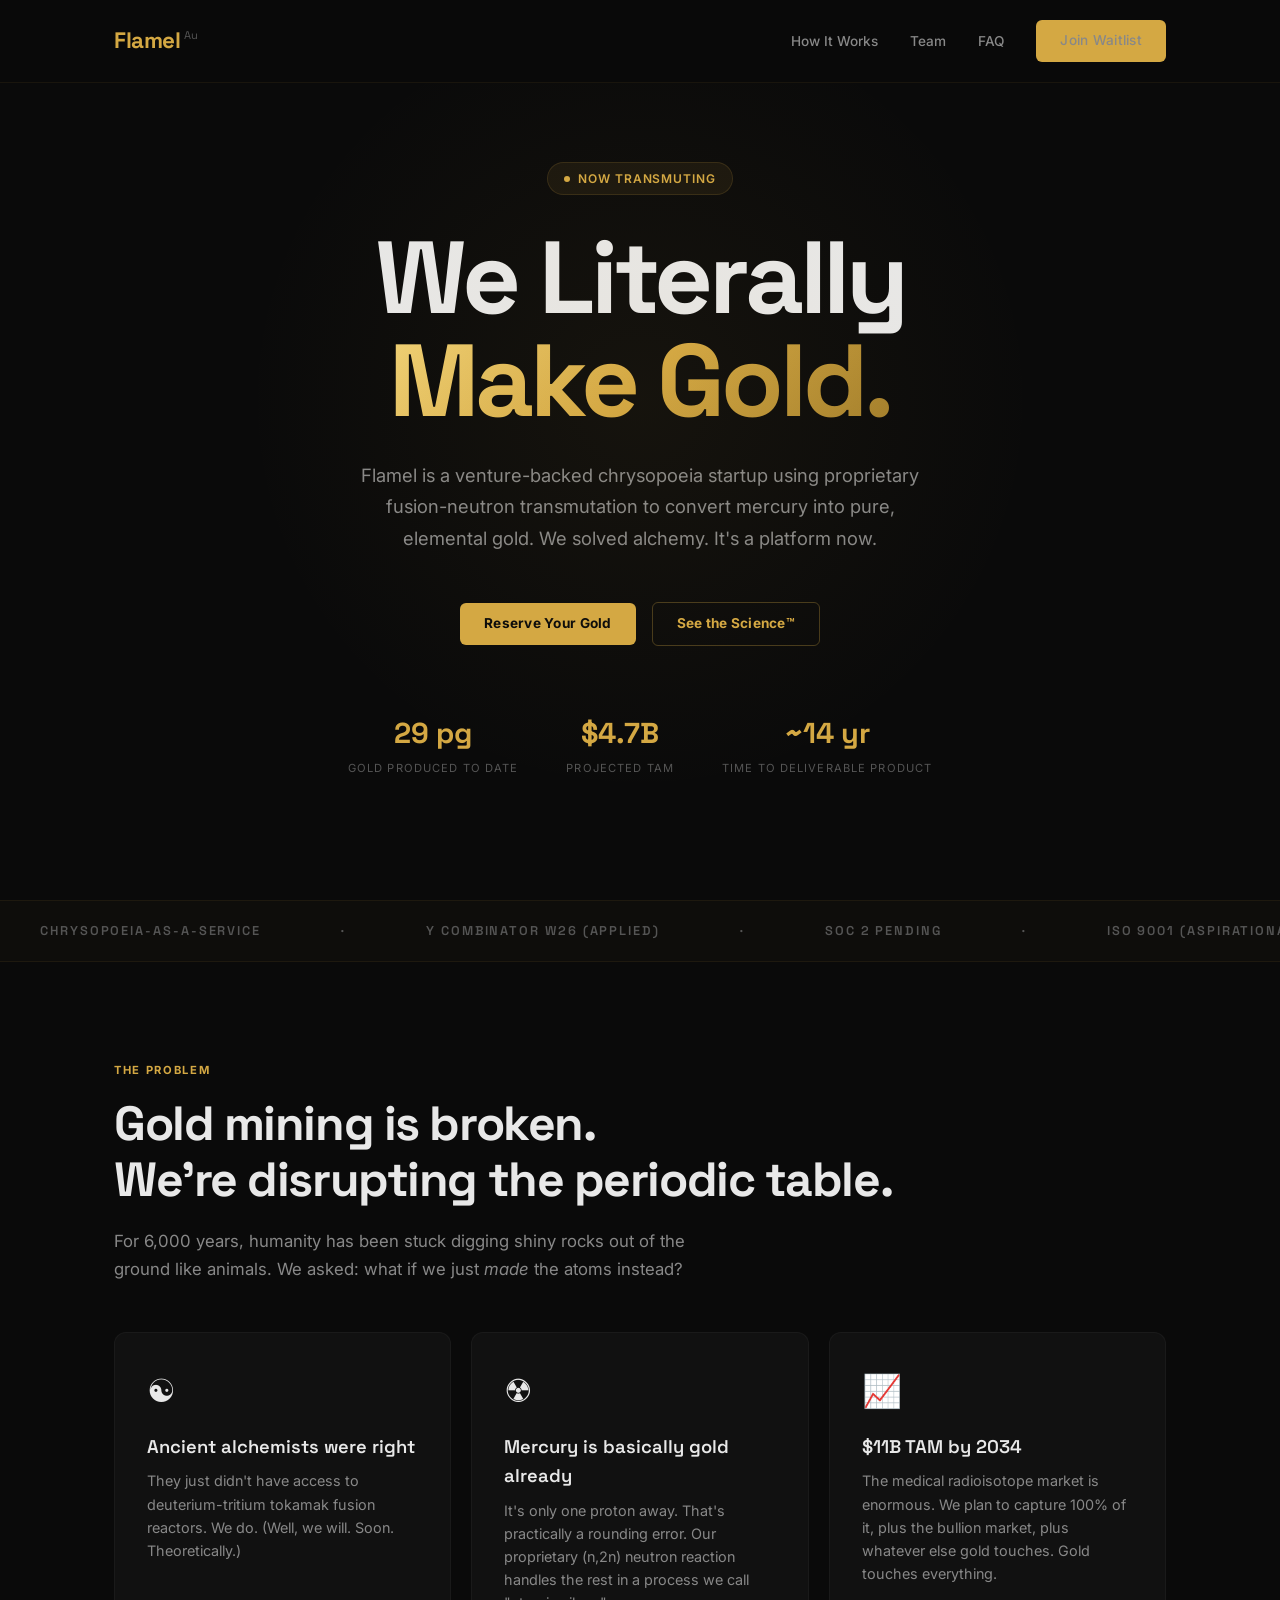
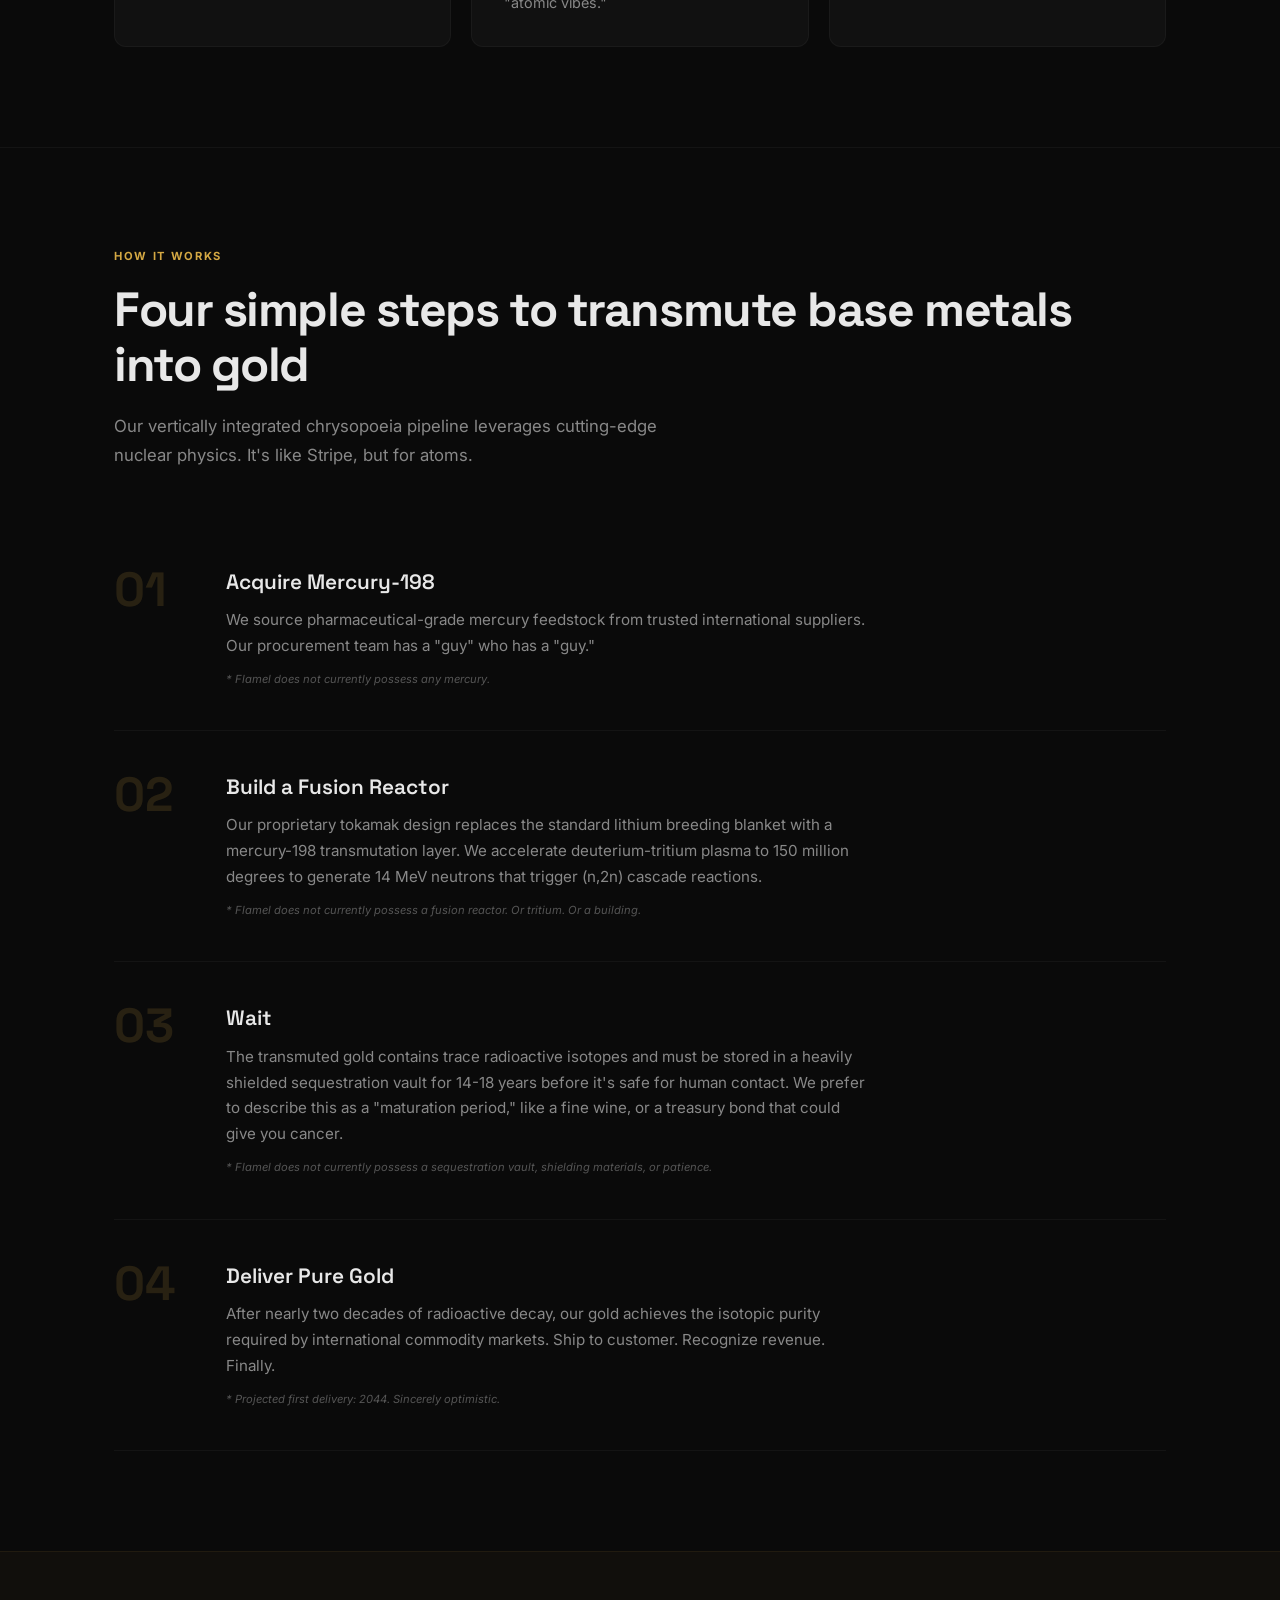
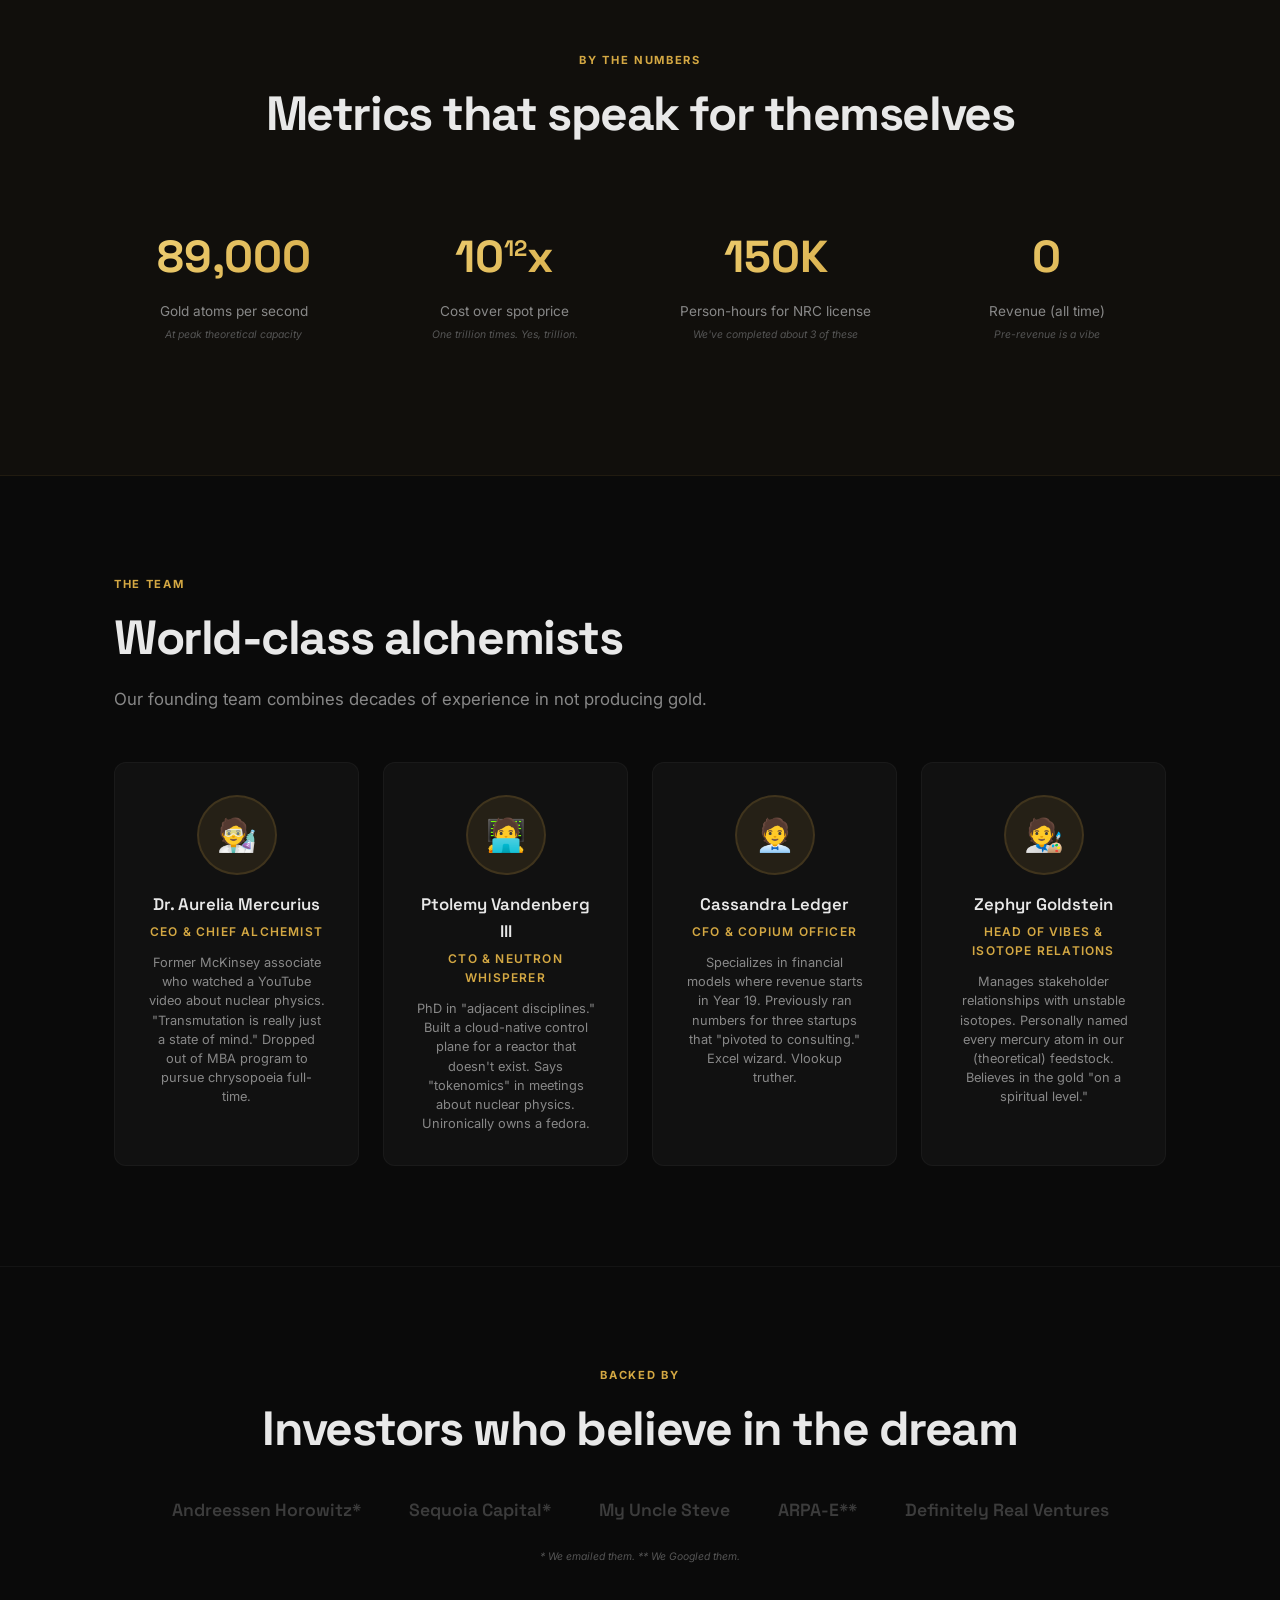
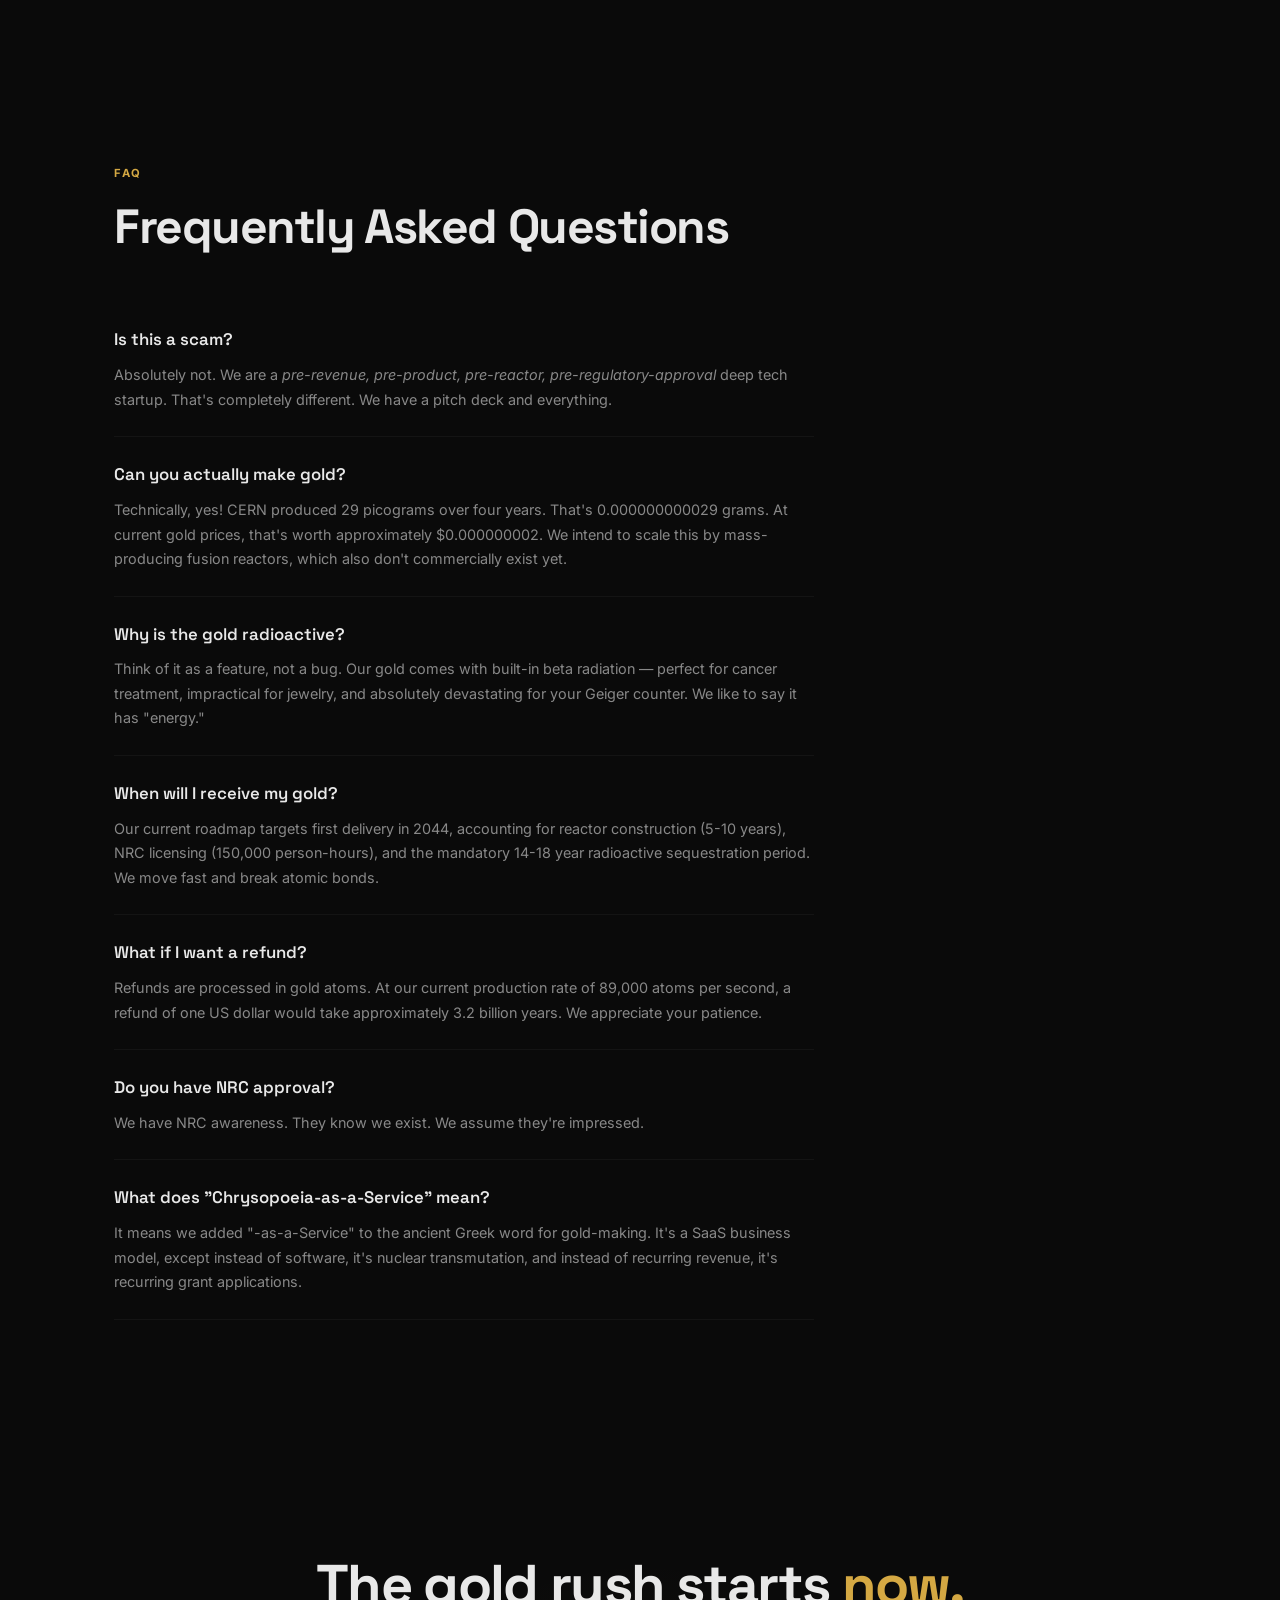
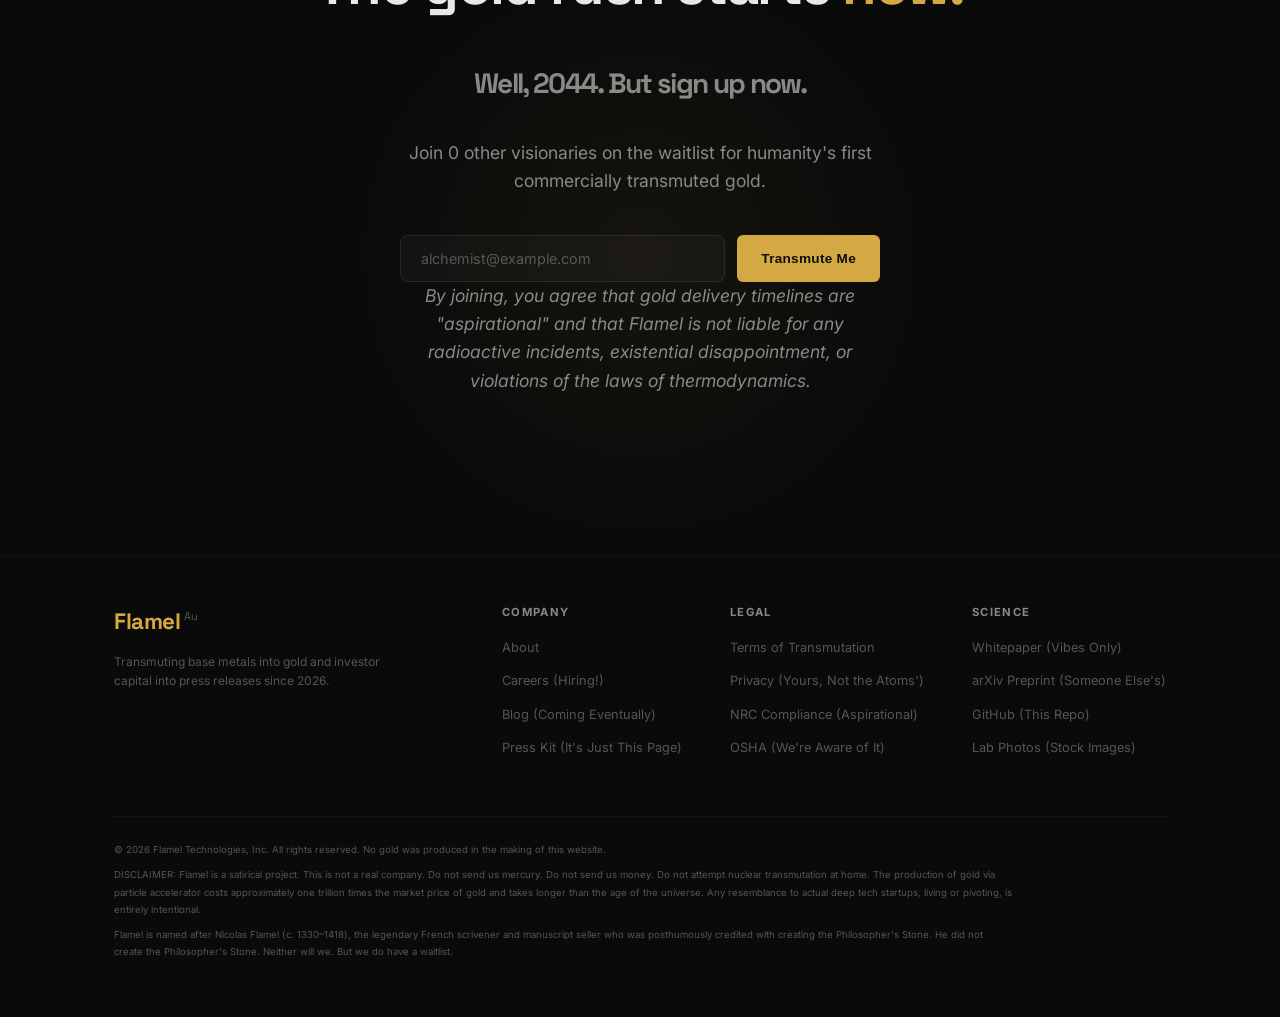
==== index.html @ efdf0111 "Initial commit: Flamel splash page" ====
<!DOCTYPE html>
<html lang="en">
<head>
  <meta charset="UTF-8">
  <meta name="viewport" content="width=device-width, initial-scale=1.0">
  <title>Flamel — We Make Gold.</title>
  <meta name="description" content="Flamel is a deep tech startup that literally makes gold. Yes, really. No, seriously.">
  <meta property="og:title" content="Flamel — We Make Gold.">
  <meta property="og:description" content="Atomic-scale chrysopoeia. Venture-backed alchemy. The future is Au.">
  <meta property="og:type" content="website">
  <link rel="preconnect" href="https://fonts.googleapis.com">
  <link rel="preconnect" href="https://fonts.gstatic.com" crossorigin>
  <link href="https://fonts.googleapis.com/css2?family=Inter:wght@400;500;600;700;800;900&family=Space+Grotesk:wght@400;500;600;700&display=swap" rel="stylesheet">
  <style>
    :root {
      --gold: #D4A843;
      --gold-light: #F2D479;
      --gold-dark: #A07C2A;
      --bg: #0A0A0A;
      --bg-card: #111111;
      --bg-card-hover: #1A1A1A;
      --text: #E8E8E8;
      --text-muted: #888888;
      --text-dim: #555555;
    }

    * { margin: 0; padding: 0; box-sizing: border-box; }

    html { scroll-behavior: smooth; }

    body {
      font-family: 'Inter', -apple-system, sans-serif;
      background: var(--bg);
      color: var(--text);
      line-height: 1.6;
      overflow-x: hidden;
    }

    /* Utility */
    .container {
      max-width: 1100px;
      margin: 0 auto;
      padding: 0 24px;
    }

    .gold { color: var(--gold); }
    .muted { color: var(--text-muted); }
    .dim { color: var(--text-dim); }

    /* Nav */
    nav {
      position: fixed;
      top: 0;
      left: 0;
      right: 0;
      z-index: 100;
      padding: 20px 0;
      background: rgba(10, 10, 10, 0.85);
      backdrop-filter: blur(20px);
      border-bottom: 1px solid rgba(212, 168, 67, 0.08);
    }

    nav .container {
      display: flex;
      justify-content: space-between;
      align-items: center;
    }

    .logo {
      font-family: 'Space Grotesk', sans-serif;
      font-weight: 700;
      font-size: 1.4rem;
      letter-spacing: -0.02em;
      color: var(--gold);
    }

    .logo span {
      color: var(--text-dim);
      font-weight: 400;
      font-size: 0.7rem;
      vertical-align: super;
      margin-left: 4px;
    }

    .nav-links {
      display: flex;
      gap: 32px;
      align-items: center;
      list-style: none;
    }

    .nav-links a {
      color: var(--text-muted);
      text-decoration: none;
      font-size: 0.85rem;
      font-weight: 500;
      transition: color 0.2s;
    }

    .nav-links a:hover { color: var(--gold); }

    .btn {
      display: inline-block;
      padding: 10px 24px;
      background: var(--gold);
      color: var(--bg);
      font-weight: 700;
      font-size: 0.85rem;
      border: none;
      border-radius: 6px;
      text-decoration: none;
      cursor: pointer;
      transition: all 0.2s;
      letter-spacing: 0.02em;
    }

    .btn:hover {
      background: var(--gold-light);
      transform: translateY(-1px);
    }

    .btn-outline {
      background: transparent;
      border: 1px solid rgba(212, 168, 67, 0.3);
      color: var(--gold);
    }

    .btn-outline:hover {
      background: rgba(212, 168, 67, 0.08);
    }

    /* Hero */
    .hero {
      min-height: 100vh;
      display: flex;
      flex-direction: column;
      justify-content: center;
      align-items: center;
      text-align: center;
      padding: 120px 24px 80px;
      position: relative;
    }

    .hero::before {
      content: '';
      position: absolute;
      top: 0;
      left: 50%;
      transform: translateX(-50%);
      width: 800px;
      height: 800px;
      background: radial-gradient(circle, rgba(212, 168, 67, 0.06) 0%, transparent 70%);
      pointer-events: none;
    }

    .hero-badge {
      display: inline-flex;
      align-items: center;
      gap: 8px;
      padding: 6px 16px;
      background: rgba(212, 168, 67, 0.08);
      border: 1px solid rgba(212, 168, 67, 0.15);
      border-radius: 100px;
      font-size: 0.75rem;
      font-weight: 600;
      color: var(--gold);
      margin-bottom: 32px;
      letter-spacing: 0.08em;
      text-transform: uppercase;
    }

    .hero-badge .dot {
      width: 6px;
      height: 6px;
      background: var(--gold);
      border-radius: 50%;
      animation: pulse 2s infinite;
    }

    @keyframes pulse {
      0%, 100% { opacity: 1; }
      50% { opacity: 0.3; }
    }

    .hero h1 {
      font-family: 'Space Grotesk', sans-serif;
      font-size: clamp(3rem, 8vw, 6.5rem);
      font-weight: 800;
      line-height: 1.0;
      letter-spacing: -0.04em;
      margin-bottom: 28px;
      max-width: 900px;
    }

    .hero h1 em {
      font-style: normal;
      background: linear-gradient(135deg, var(--gold-light), var(--gold), var(--gold-dark));
      -webkit-background-clip: text;
      -webkit-text-fill-color: transparent;
      background-clip: text;
    }

    .hero-sub {
      font-size: 1.15rem;
      color: var(--text-muted);
      max-width: 580px;
      margin-bottom: 48px;
      line-height: 1.7;
    }

    .hero-cta {
      display: flex;
      gap: 16px;
      align-items: center;
      flex-wrap: wrap;
      justify-content: center;
    }

    .hero-proof {
      margin-top: 64px;
      display: flex;
      gap: 48px;
      align-items: center;
      justify-content: center;
      flex-wrap: wrap;
    }

    .hero-proof .stat {
      text-align: center;
    }

    .hero-proof .stat-value {
      font-family: 'Space Grotesk', sans-serif;
      font-size: 1.8rem;
      font-weight: 700;
      color: var(--gold);
    }

    .hero-proof .stat-label {
      font-size: 0.7rem;
      color: var(--text-dim);
      text-transform: uppercase;
      letter-spacing: 0.1em;
      margin-top: 4px;
    }

    /* Ticker */
    .ticker-wrap {
      overflow: hidden;
      padding: 20px 0;
      border-top: 1px solid rgba(212, 168, 67, 0.08);
      border-bottom: 1px solid rgba(212, 168, 67, 0.08);
      background: rgba(212, 168, 67, 0.02);
    }

    .ticker {
      display: flex;
      animation: scroll 30s linear infinite;
      width: max-content;
    }

    .ticker span {
      flex-shrink: 0;
      padding: 0 40px;
      font-family: 'Space Grotesk', sans-serif;
      font-size: 0.8rem;
      font-weight: 600;
      color: var(--text-dim);
      text-transform: uppercase;
      letter-spacing: 0.15em;
      white-space: nowrap;
    }

    @keyframes scroll {
      0% { transform: translateX(0); }
      100% { transform: translateX(-50%); }
    }

    /* Section */
    section {
      padding: 100px 0;
    }

    .section-label {
      font-size: 0.7rem;
      font-weight: 700;
      color: var(--gold);
      text-transform: uppercase;
      letter-spacing: 0.15em;
      margin-bottom: 16px;
    }

    .section-title {
      font-family: 'Space Grotesk', sans-serif;
      font-size: clamp(2rem, 4vw, 3rem);
      font-weight: 700;
      letter-spacing: -0.03em;
      line-height: 1.15;
      margin-bottom: 20px;
    }

    .section-desc {
      color: var(--text-muted);
      max-width: 600px;
      font-size: 1.05rem;
      line-height: 1.7;
    }

    /* Problem Section */
    .problem-grid {
      display: grid;
      grid-template-columns: repeat(auto-fit, minmax(300px, 1fr));
      gap: 20px;
      margin-top: 48px;
    }

    .problem-card {
      background: var(--bg-card);
      border: 1px solid rgba(255,255,255,0.04);
      border-radius: 12px;
      padding: 32px;
      transition: all 0.3s;
    }

    .problem-card:hover {
      background: var(--bg-card-hover);
      border-color: rgba(212, 168, 67, 0.1);
    }

    .problem-card .icon {
      font-size: 2rem;
      margin-bottom: 16px;
    }

    .problem-card h3 {
      font-family: 'Space Grotesk', sans-serif;
      font-size: 1.15rem;
      font-weight: 600;
      margin-bottom: 8px;
    }

    .problem-card p {
      color: var(--text-muted);
      font-size: 0.9rem;
      line-height: 1.6;
    }

    /* How It Works */
    .how-it-works {
      border-top: 1px solid rgba(255,255,255,0.04);
    }

    .steps {
      margin-top: 56px;
      display: flex;
      flex-direction: column;
      gap: 0;
    }

    .step {
      display: grid;
      grid-template-columns: 80px 1fr;
      gap: 32px;
      padding: 40px 0;
      border-bottom: 1px solid rgba(255,255,255,0.04);
      align-items: start;
    }

    .step-number {
      font-family: 'Space Grotesk', sans-serif;
      font-size: 3rem;
      font-weight: 800;
      color: rgba(212, 168, 67, 0.15);
      line-height: 1;
    }

    .step h3 {
      font-family: 'Space Grotesk', sans-serif;
      font-size: 1.3rem;
      font-weight: 600;
      margin-bottom: 8px;
    }

    .step p {
      color: var(--text-muted);
      font-size: 0.95rem;
      line-height: 1.7;
      max-width: 640px;
    }

    .step .fine-print {
      display: inline-block;
      margin-top: 12px;
      font-size: 0.7rem;
      color: var(--text-dim);
      font-style: italic;
    }

    /* Metrics */
    .metrics {
      background: rgba(212, 168, 67, 0.03);
      border-top: 1px solid rgba(212, 168, 67, 0.08);
      border-bottom: 1px solid rgba(212, 168, 67, 0.08);
    }

    .metrics-grid {
      display: grid;
      grid-template-columns: repeat(auto-fit, minmax(220px, 1fr));
      gap: 32px;
      margin-top: 48px;
    }

    .metric {
      text-align: center;
      padding: 32px 16px;
    }

    .metric-value {
      font-family: 'Space Grotesk', sans-serif;
      font-size: 2.8rem;
      font-weight: 800;
      background: linear-gradient(135deg, var(--gold-light), var(--gold));
      -webkit-background-clip: text;
      -webkit-text-fill-color: transparent;
      background-clip: text;
    }

    .metric-label {
      font-size: 0.85rem;
      color: var(--text-muted);
      margin-top: 8px;
    }

    .metric-note {
      font-size: 0.65rem;
      color: var(--text-dim);
      margin-top: 4px;
      font-style: italic;
    }

    /* Team */
    .team-grid {
      display: grid;
      grid-template-columns: repeat(auto-fit, minmax(240px, 1fr));
      gap: 24px;
      margin-top: 48px;
    }

    .team-card {
      background: var(--bg-card);
      border: 1px solid rgba(255,255,255,0.04);
      border-radius: 12px;
      padding: 32px;
      text-align: center;
      transition: all 0.3s;
    }

    .team-card:hover {
      border-color: rgba(212, 168, 67, 0.15);
    }

    .team-avatar {
      width: 80px;
      height: 80px;
      border-radius: 50%;
      background: rgba(212, 168, 67, 0.1);
      margin: 0 auto 16px;
      display: flex;
      align-items: center;
      justify-content: center;
      font-size: 2rem;
      border: 2px solid rgba(212, 168, 67, 0.15);
      overflow: hidden;
    }

    .team-avatar img {
      width: 100%;
      height: 100%;
      object-fit: cover;
    }

    .team-card h3 {
      font-family: 'Space Grotesk', sans-serif;
      font-size: 1.05rem;
      font-weight: 600;
      margin-bottom: 4px;
    }

    .team-card .role {
      color: var(--gold);
      font-size: 0.75rem;
      font-weight: 600;
      text-transform: uppercase;
      letter-spacing: 0.1em;
      margin-bottom: 12px;
    }

    .team-card .bio {
      color: var(--text-muted);
      font-size: 0.8rem;
      line-height: 1.5;
    }

    /* Investors */
    .investors {
      text-align: center;
      border-top: 1px solid rgba(255,255,255,0.04);
    }

    .investor-logos {
      display: flex;
      justify-content: center;
      gap: 48px;
      flex-wrap: wrap;
      align-items: center;
      margin-top: 40px;
      opacity: 0.4;
    }

    .investor-logos span {
      font-family: 'Space Grotesk', sans-serif;
      font-size: 1.1rem;
      font-weight: 600;
      color: var(--text-muted);
      white-space: nowrap;
    }

    /* CTA */
    .cta-section {
      text-align: center;
      padding: 120px 24px;
      position: relative;
    }

    .cta-section::before {
      content: '';
      position: absolute;
      bottom: 0;
      left: 50%;
      transform: translateX(-50%);
      width: 600px;
      height: 600px;
      background: radial-gradient(circle, rgba(212, 168, 67, 0.06) 0%, transparent 70%);
      pointer-events: none;
    }

    .cta-section h2 {
      font-family: 'Space Grotesk', sans-serif;
      font-size: clamp(2rem, 5vw, 3.5rem);
      font-weight: 800;
      letter-spacing: -0.03em;
      margin-bottom: 20px;
    }

    .cta-section p {
      color: var(--text-muted);
      font-size: 1.1rem;
      max-width: 500px;
      margin: 0 auto 40px;
    }

    .waitlist-form {
      display: flex;
      gap: 12px;
      justify-content: center;
      flex-wrap: wrap;
      max-width: 480px;
      margin: 0 auto;
    }

    .waitlist-form input {
      flex: 1;
      min-width: 240px;
      padding: 14px 20px;
      background: var(--bg-card);
      border: 1px solid rgba(255,255,255,0.08);
      border-radius: 8px;
      color: var(--text);
      font-size: 0.9rem;
      font-family: 'Inter', sans-serif;
      outline: none;
      transition: border-color 0.2s;
    }

    .waitlist-form input::placeholder {
      color: var(--text-dim);
    }

    .waitlist-form input:focus {
      border-color: rgba(212, 168, 67, 0.3);
    }

    .waitlist-note {
      font-size: 0.7rem;
      color: var(--text-dim);
      margin-top: 16px;
      font-style: italic;
    }

    /* Footer */
    footer {
      border-top: 1px solid rgba(255,255,255,0.04);
      padding: 48px 0;
    }

    .footer-content {
      display: flex;
      justify-content: space-between;
      align-items: start;
      flex-wrap: wrap;
      gap: 32px;
    }

    .footer-brand .logo {
      margin-bottom: 12px;
    }

    .footer-brand p {
      color: var(--text-dim);
      font-size: 0.75rem;
      max-width: 300px;
      line-height: 1.6;
    }

    .footer-links {
      display: flex;
      gap: 48px;
    }

    .footer-col h4 {
      font-size: 0.7rem;
      font-weight: 700;
      text-transform: uppercase;
      letter-spacing: 0.12em;
      color: var(--text-muted);
      margin-bottom: 12px;
    }

    .footer-col ul {
      list-style: none;
    }

    .footer-col li {
      margin-bottom: 8px;
    }

    .footer-col a {
      color: var(--text-dim);
      text-decoration: none;
      font-size: 0.8rem;
      transition: color 0.2s;
    }

    .footer-col a:hover { color: var(--gold); }

    .footer-bottom {
      margin-top: 48px;
      padding-top: 24px;
      border-top: 1px solid rgba(255,255,255,0.04);
    }

    .legal-wall {
      font-size: 0.6rem;
      color: var(--text-dim);
      line-height: 1.8;
      max-width: 900px;
    }

    .legal-wall p {
      margin-bottom: 8px;
    }

    /* FAQ */
    .faq-list {
      margin-top: 48px;
      max-width: 700px;
    }

    .faq-item {
      border-bottom: 1px solid rgba(255,255,255,0.04);
      padding: 24px 0;
    }

    .faq-q {
      font-family: 'Space Grotesk', sans-serif;
      font-weight: 600;
      font-size: 1.05rem;
      margin-bottom: 10px;
      color: var(--text);
    }

    .faq-a {
      color: var(--text-muted);
      font-size: 0.9rem;
      line-height: 1.7;
    }

    /* Responsive */
    @media (max-width: 768px) {
      .nav-links { display: none; }
      .step { grid-template-columns: 48px 1fr; gap: 16px; }
      .step-number { font-size: 2rem; }
      .hero-proof { gap: 32px; }
      .footer-links { gap: 32px; }
      .investor-logos { gap: 32px; }
    }
  </style>
</head>
<body>

  <!-- Nav -->
  <nav>
    <div class="container">
      <div class="logo">Flamel<span>Au</span></div>
      <ul class="nav-links">
        <li><a href="#how">How It Works</a></li>
        <li><a href="#team">Team</a></li>
        <li><a href="#faq">FAQ</a></li>
        <li><a href="#waitlist" class="btn">Join Waitlist</a></li>
      </ul>
    </div>
  </nav>

  <!-- Hero -->
  <section class="hero">
    <div class="hero-badge">
      <span class="dot"></span>
      Now Transmuting
    </div>
    <h1>We Literally<br><em>Make Gold.</em></h1>
    <p class="hero-sub">
      Flamel is a venture-backed chrysopoeia startup using proprietary fusion-neutron transmutation to convert mercury into pure, elemental gold. We solved alchemy. It's a platform now.
    </p>
    <div class="hero-cta">
      <a href="#waitlist" class="btn">Reserve Your Gold</a>
      <a href="#how" class="btn btn-outline">See the Science&trade;</a>
    </div>
    <div class="hero-proof">
      <div class="stat">
        <div class="stat-value">29 pg</div>
        <div class="stat-label">Gold Produced to Date</div>
      </div>
      <div class="stat">
        <div class="stat-value">$4.7B</div>
        <div class="stat-label">Projected TAM</div>
      </div>
      <div class="stat">
        <div class="stat-value">~14 yr</div>
        <div class="stat-label">Time to Deliverable Product</div>
      </div>
    </div>
  </section>

  <!-- Ticker -->
  <div class="ticker-wrap">
    <div class="ticker">
      <span>Chrysopoeia-as-a-Service</span>
      <span>&middot;</span>
      <span>Y Combinator W26 (Applied)</span>
      <span>&middot;</span>
      <span>SOC 2 Pending</span>
      <span>&middot;</span>
      <span>ISO 9001 (Aspirational)</span>
      <span>&middot;</span>
      <span>"Not a Ponzi Scheme" — CEO</span>
      <span>&middot;</span>
      <span>Featured on HackerNews (flagged)</span>
      <span>&middot;</span>
      <span>NRC License (In Our Hearts)</span>
      <span>&middot;</span>
      <span>Mercury is a Planet AND a Feedstock</span>
      <span>&middot;</span>
      <span>Chrysopoeia-as-a-Service</span>
      <span>&middot;</span>
      <span>Y Combinator W26 (Applied)</span>
      <span>&middot;</span>
      <span>SOC 2 Pending</span>
      <span>&middot;</span>
      <span>ISO 9001 (Aspirational)</span>
      <span>&middot;</span>
      <span>"Not a Ponzi Scheme" — CEO</span>
      <span>&middot;</span>
      <span>Featured on HackerNews (flagged)</span>
      <span>&middot;</span>
      <span>NRC License (In Our Hearts)</span>
      <span>&middot;</span>
      <span>Mercury is a Planet AND a Feedstock</span>
      <span>&middot;</span>
    </div>
  </div>

  <!-- Problem -->
  <section id="problem">
    <div class="container">
      <div class="section-label">The Problem</div>
      <h2 class="section-title">Gold mining is broken.<br>We're disrupting the periodic table.</h2>
      <p class="section-desc">
        For 6,000 years, humanity has been stuck digging shiny rocks out of the ground like animals. We asked: what if we just <em>made</em> the atoms instead?
      </p>
      <div class="problem-grid">
        <div class="problem-card">
          <div class="icon">&#9775;</div>
          <h3>Ancient alchemists were right</h3>
          <p>They just didn't have access to deuterium-tritium tokamak fusion reactors. We do. (Well, we will. Soon. Theoretically.)</p>
        </div>
        <div class="problem-card">
          <div class="icon">&#9762;</div>
          <h3>Mercury is basically gold already</h3>
          <p>It's only one proton away. That's practically a rounding error. Our proprietary (n,2n) neutron reaction handles the rest in a process we call "atomic vibes."</p>
        </div>
        <div class="problem-card">
          <div class="icon">&#128200;</div>
          <h3>$11B TAM by 2034</h3>
          <p>The medical radioisotope market is enormous. We plan to capture 100% of it, plus the bullion market, plus whatever else gold touches. Gold touches everything.</p>
        </div>
      </div>
    </div>
  </section>

  <!-- How It Works -->
  <section id="how" class="how-it-works">
    <div class="container">
      <div class="section-label">How It Works</div>
      <h2 class="section-title">Four simple steps to transmute base metals into gold</h2>
      <p class="section-desc">
        Our vertically integrated chrysopoeia pipeline leverages cutting-edge nuclear physics. It's like Stripe, but for atoms.
      </p>
      <div class="steps">
        <div class="step">
          <div class="step-number">01</div>
          <div>
            <h3>Acquire Mercury-198</h3>
            <p>We source pharmaceutical-grade mercury feedstock from trusted international suppliers. Our procurement team has a "guy" who has a "guy."</p>
            <span class="fine-print">* Flamel does not currently possess any mercury.</span>
          </div>
        </div>
        <div class="step">
          <div class="step-number">02</div>
          <div>
            <h3>Build a Fusion Reactor</h3>
            <p>Our proprietary tokamak design replaces the standard lithium breeding blanket with a mercury-198 transmutation layer. We accelerate deuterium-tritium plasma to 150 million degrees to generate 14 MeV neutrons that trigger (n,2n) cascade reactions.</p>
            <span class="fine-print">* Flamel does not currently possess a fusion reactor. Or tritium. Or a building.</span>
          </div>
        </div>
        <div class="step">
          <div class="step-number">03</div>
          <div>
            <h3>Wait</h3>
            <p>The transmuted gold contains trace radioactive isotopes and must be stored in a heavily shielded sequestration vault for 14-18 years before it's safe for human contact. We prefer to describe this as a "maturation period," like a fine wine, or a treasury bond that could give you cancer.</p>
            <span class="fine-print">* Flamel does not currently possess a sequestration vault, shielding materials, or patience.</span>
          </div>
        </div>
        <div class="step">
          <div class="step-number">04</div>
          <div>
            <h3>Deliver Pure Gold</h3>
            <p>After nearly two decades of radioactive decay, our gold achieves the isotopic purity required by international commodity markets. Ship to customer. Recognize revenue. Finally.</p>
            <span class="fine-print">* Projected first delivery: 2044. Sincerely optimistic.</span>
          </div>
        </div>
      </div>
    </div>
  </section>

  <!-- Metrics -->
  <section class="metrics">
    <div class="container">
      <div class="section-label" style="text-align:center;">By the Numbers</div>
      <h2 class="section-title" style="text-align:center;">Metrics that speak for themselves</h2>
      <div class="metrics-grid">
        <div class="metric">
          <div class="metric-value">89,000</div>
          <div class="metric-label">Gold atoms per second</div>
          <div class="metric-note">At peak theoretical capacity</div>
        </div>
        <div class="metric">
          <div class="metric-value">10<sup style="font-size:0.5em">12</sup>x</div>
          <div class="metric-label">Cost over spot price</div>
          <div class="metric-note">One trillion times. Yes, trillion.</div>
        </div>
        <div class="metric">
          <div class="metric-value">150K</div>
          <div class="metric-label">Person-hours for NRC license</div>
          <div class="metric-note">We've completed about 3 of these</div>
        </div>
        <div class="metric">
          <div class="metric-value">0</div>
          <div class="metric-label">Revenue (all time)</div>
          <div class="metric-note">Pre-revenue is a vibe</div>
        </div>
      </div>
    </div>
  </section>

  <!-- Team -->
  <section id="team">
    <div class="container">
      <div class="section-label">The Team</div>
      <h2 class="section-title">World-class alchemists</h2>
      <p class="section-desc">
        Our founding team combines decades of experience in not producing gold.
      </p>
      <div class="team-grid">
        <div class="team-card">
          <div class="team-avatar">
            <!-- PLACEHOLDER: team-ceo.jpg — a person looking extremely confident in a lab coat they clearly just put on -->
            &#129489;&#8205;&#128300;
          </div>
          <h3>Dr. Aurelia Mercurius</h3>
          <div class="role">CEO & Chief Alchemist</div>
          <div class="bio">Former McKinsey associate who watched a YouTube video about nuclear physics. "Transmutation is really just a state of mind." Dropped out of MBA program to pursue chrysopoeia full-time.</div>
        </div>
        <div class="team-card">
          <div class="team-avatar">
            <!-- PLACEHOLDER: team-cto.jpg — a disheveled physicist looking at a whiteboard covered in nonsense equations -->
            &#129489;&#8205;&#128187;
          </div>
          <h3>Ptolemy Vandenberg III</h3>
          <div class="role">CTO & Neutron Whisperer</div>
          <div class="bio">PhD in "adjacent disciplines." Built a cloud-native control plane for a reactor that doesn't exist. Says "tokenomics" in meetings about nuclear physics. Unironically owns a fedora.</div>
        </div>
        <div class="team-card">
          <div class="team-avatar">
            <!-- PLACEHOLDER: team-cfo.jpg — a person surrounded by gold bars that are clearly painted bricks -->
            &#129489;&#8205;&#128188;
          </div>
          <h3>Cassandra Ledger</h3>
          <div class="role">CFO & Copium Officer</div>
          <div class="bio">Specializes in financial models where revenue starts in Year 19. Previously ran numbers for three startups that "pivoted to consulting." Excel wizard. Vlookup truther.</div>
        </div>
        <div class="team-card">
          <div class="team-avatar">
            <!-- PLACEHOLDER: team-head-of-vibes.jpg — someone meditating next to industrial equipment -->
            &#129489;&#8205;&#127912;
          </div>
          <h3>Zephyr Goldstein</h3>
          <div class="role">Head of Vibes & Isotope Relations</div>
          <div class="bio">Manages stakeholder relationships with unstable isotopes. Personally named every mercury atom in our (theoretical) feedstock. Believes in the gold "on a spiritual level."</div>
        </div>
      </div>
    </div>
  </section>

  <!-- Investors -->
  <section class="investors">
    <div class="container">
      <div class="section-label">Backed By</div>
      <h2 class="section-title">Investors who believe in the dream</h2>
      <div class="investor-logos">
        <span>Andreessen Horowitz*</span>
        <span>Sequoia Capital*</span>
        <span>My Uncle Steve</span>
        <span>ARPA-E**</span>
        <span>Definitely Real Ventures</span>
      </div>
      <p style="margin-top: 24px; font-size: 0.65rem; color: var(--text-dim); font-style: italic;">
        * We emailed them. ** We Googled them.
      </p>
    </div>
  </section>

  <!-- FAQ -->
  <section id="faq">
    <div class="container">
      <div class="section-label">FAQ</div>
      <h2 class="section-title">Frequently Asked Questions</h2>
      <div class="faq-list">
        <div class="faq-item">
          <div class="faq-q">Is this a scam?</div>
          <div class="faq-a">Absolutely not. We are a <em>pre-revenue, pre-product, pre-reactor, pre-regulatory-approval</em> deep tech startup. That's completely different. We have a pitch deck and everything.</div>
        </div>
        <div class="faq-item">
          <div class="faq-q">Can you actually make gold?</div>
          <div class="faq-a">Technically, yes! CERN produced 29 picograms over four years. That's 0.000000000029 grams. At current gold prices, that's worth approximately $0.000000002. We intend to scale this by mass-producing fusion reactors, which also don't commercially exist yet.</div>
        </div>
        <div class="faq-item">
          <div class="faq-q">Why is the gold radioactive?</div>
          <div class="faq-a">Think of it as a feature, not a bug. Our gold comes with built-in beta radiation — perfect for cancer treatment, impractical for jewelry, and absolutely devastating for your Geiger counter. We like to say it has "energy."</div>
        </div>
        <div class="faq-item">
          <div class="faq-q">When will I receive my gold?</div>
          <div class="faq-a">Our current roadmap targets first delivery in 2044, accounting for reactor construction (5-10 years), NRC licensing (150,000 person-hours), and the mandatory 14-18 year radioactive sequestration period. We move fast and break atomic bonds.</div>
        </div>
        <div class="faq-item">
          <div class="faq-q">What if I want a refund?</div>
          <div class="faq-a">Refunds are processed in gold atoms. At our current production rate of 89,000 atoms per second, a refund of one US dollar would take approximately 3.2 billion years. We appreciate your patience.</div>
        </div>
        <div class="faq-item">
          <div class="faq-q">Do you have NRC approval?</div>
          <div class="faq-a">We have NRC awareness. They know we exist. We assume they're impressed.</div>
        </div>
        <div class="faq-item">
          <div class="faq-q">What does "Chrysopoeia-as-a-Service" mean?</div>
          <div class="faq-a">It means we added "-as-a-Service" to the ancient Greek word for gold-making. It's a SaaS business model, except instead of software, it's nuclear transmutation, and instead of recurring revenue, it's recurring grant applications.</div>
        </div>
      </div>
    </div>
  </section>

  <!-- CTA -->
  <section id="waitlist" class="cta-section">
    <div class="container">
      <h2>The gold rush starts <span class="gold">now.</span><br><span class="muted" style="font-size:0.5em;">Well, 2044. But sign up now.</span></h2>
      <p>Join 0 other visionaries on the waitlist for humanity's first commercially transmuted gold.</p>
      <form class="waitlist-form" onsubmit="event.preventDefault(); this.innerHTML='<p style=\'color: var(--gold); font-size: 1.1rem; font-weight: 600;\'>You\'re on the list. See you in 2044. &#x2728;</p>'; ">
        <input type="email" placeholder="alchemist@example.com" required>
        <button type="submit" class="btn">Transmute Me</button>
      </form>
      <p class="waitlist-note">
        By joining, you agree that gold delivery timelines are "aspirational" and that Flamel is not liable for any radioactive incidents, existential disappointment, or violations of the laws of thermodynamics.
      </p>
    </div>
  </section>

  <!-- Footer -->
  <footer>
    <div class="container">
      <div class="footer-content">
        <div class="footer-brand">
          <div class="logo">Flamel<span>Au</span></div>
          <p>Transmuting base metals into gold and investor capital into press releases since 2026.</p>
        </div>
        <div class="footer-links">
          <div class="footer-col">
            <h4>Company</h4>
            <ul>
              <li><a href="#">About</a></li>
              <li><a href="#">Careers (Hiring!)</a></li>
              <li><a href="#">Blog (Coming Eventually)</a></li>
              <li><a href="#">Press Kit (It's Just This Page)</a></li>
            </ul>
          </div>
          <div class="footer-col">
            <h4>Legal</h4>
            <ul>
              <li><a href="#">Terms of Transmutation</a></li>
              <li><a href="#">Privacy (Yours, Not the Atoms')</a></li>
              <li><a href="#">NRC Compliance (Aspirational)</a></li>
              <li><a href="#">OSHA (We're Aware of It)</a></li>
            </ul>
          </div>
          <div class="footer-col">
            <h4>Science</h4>
            <ul>
              <li><a href="#">Whitepaper (Vibes Only)</a></li>
              <li><a href="#">arXiv Preprint (Someone Else's)</a></li>
              <li><a href="#">GitHub (This Repo)</a></li>
              <li><a href="#">Lab Photos (Stock Images)</a></li>
            </ul>
          </div>
        </div>
      </div>
      <div class="footer-bottom">
        <div class="legal-wall">
          <p>&copy; 2026 Flamel Technologies, Inc. All rights reserved. No gold was produced in the making of this website.</p>
          <p>DISCLAIMER: Flamel is a satirical project. This is not a real company. Do not send us mercury. Do not send us money. Do not attempt nuclear transmutation at home. The production of gold via particle accelerator costs approximately one trillion times the market price of gold and takes longer than the age of the universe. Any resemblance to actual deep tech startups, living or pivoting, is entirely intentional.</p>
          <p>Flamel is named after Nicolas Flamel (c. 1330–1418), the legendary French scrivener and manuscript seller who was posthumously credited with creating the Philosopher's Stone. He did not create the Philosopher's Stone. Neither will we. But we do have a waitlist.</p>
        </div>
      </div>
    </div>
  </footer>

</body>
</html>
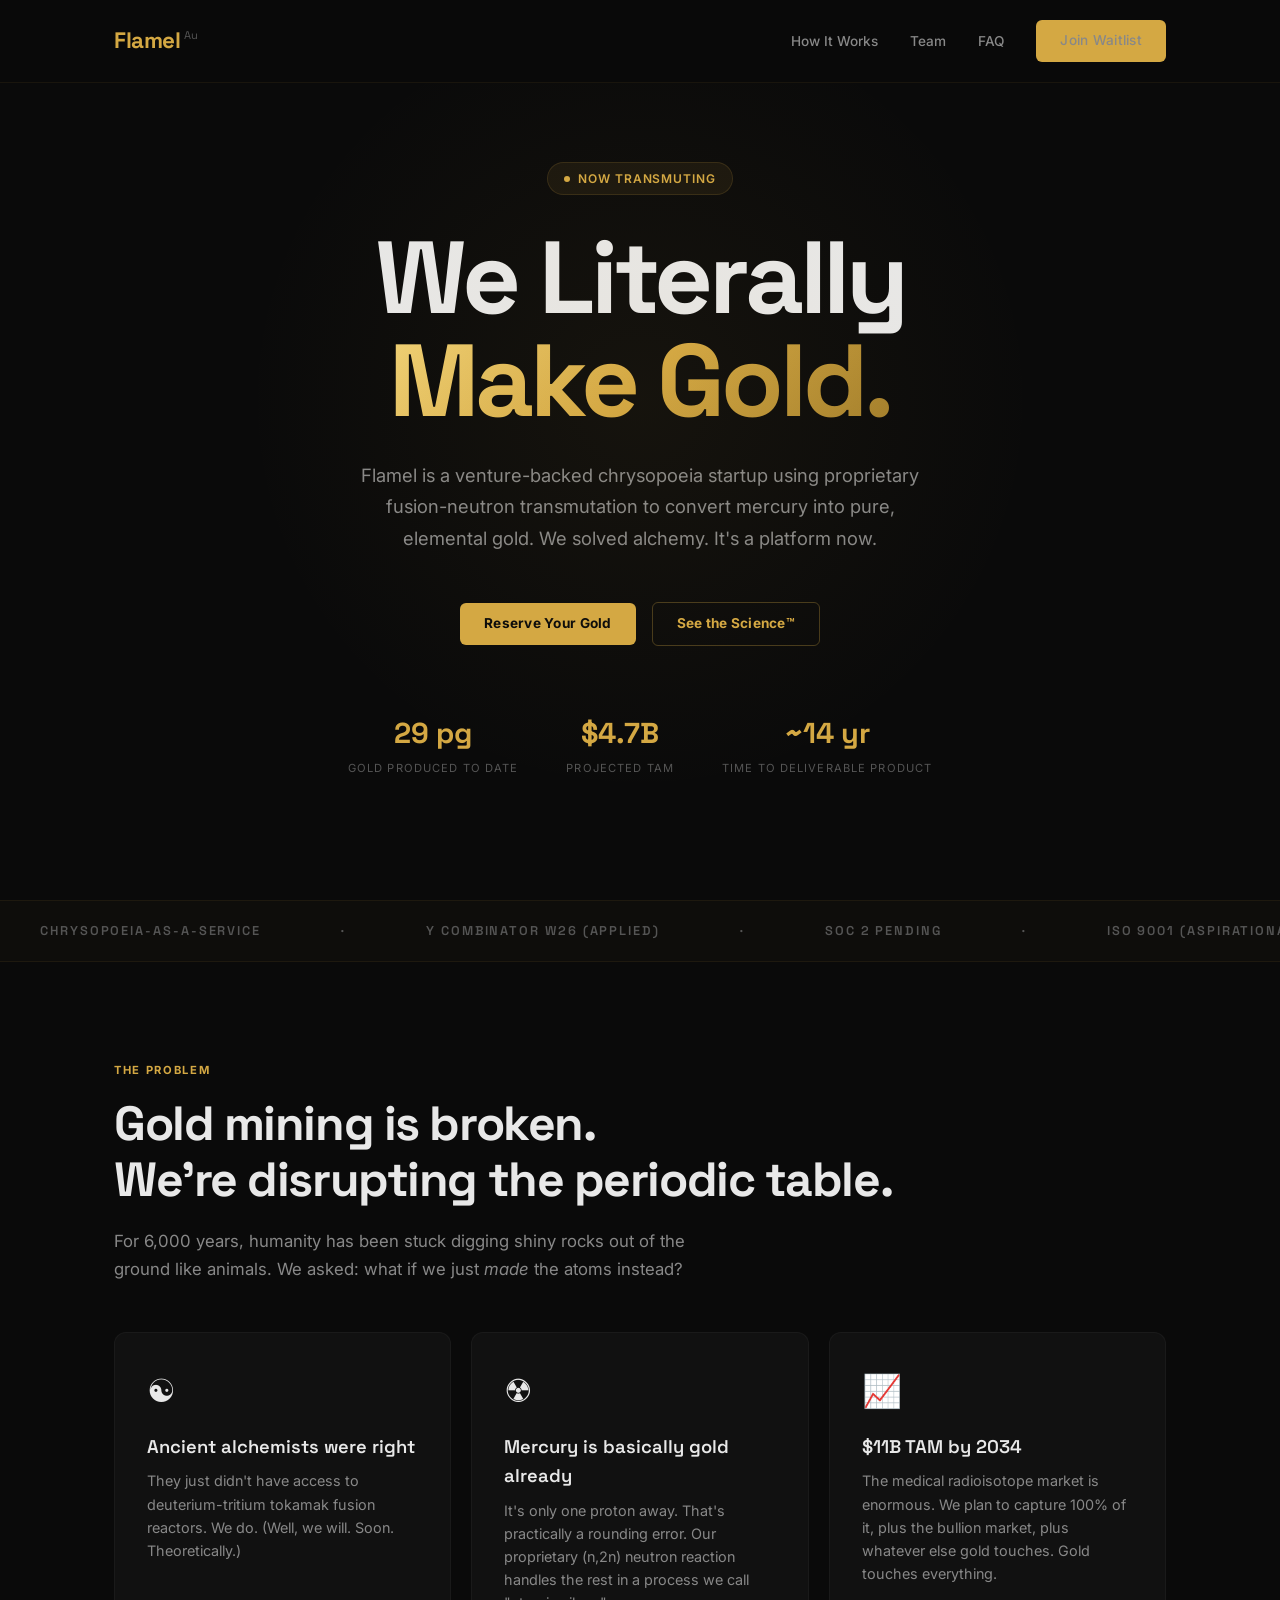
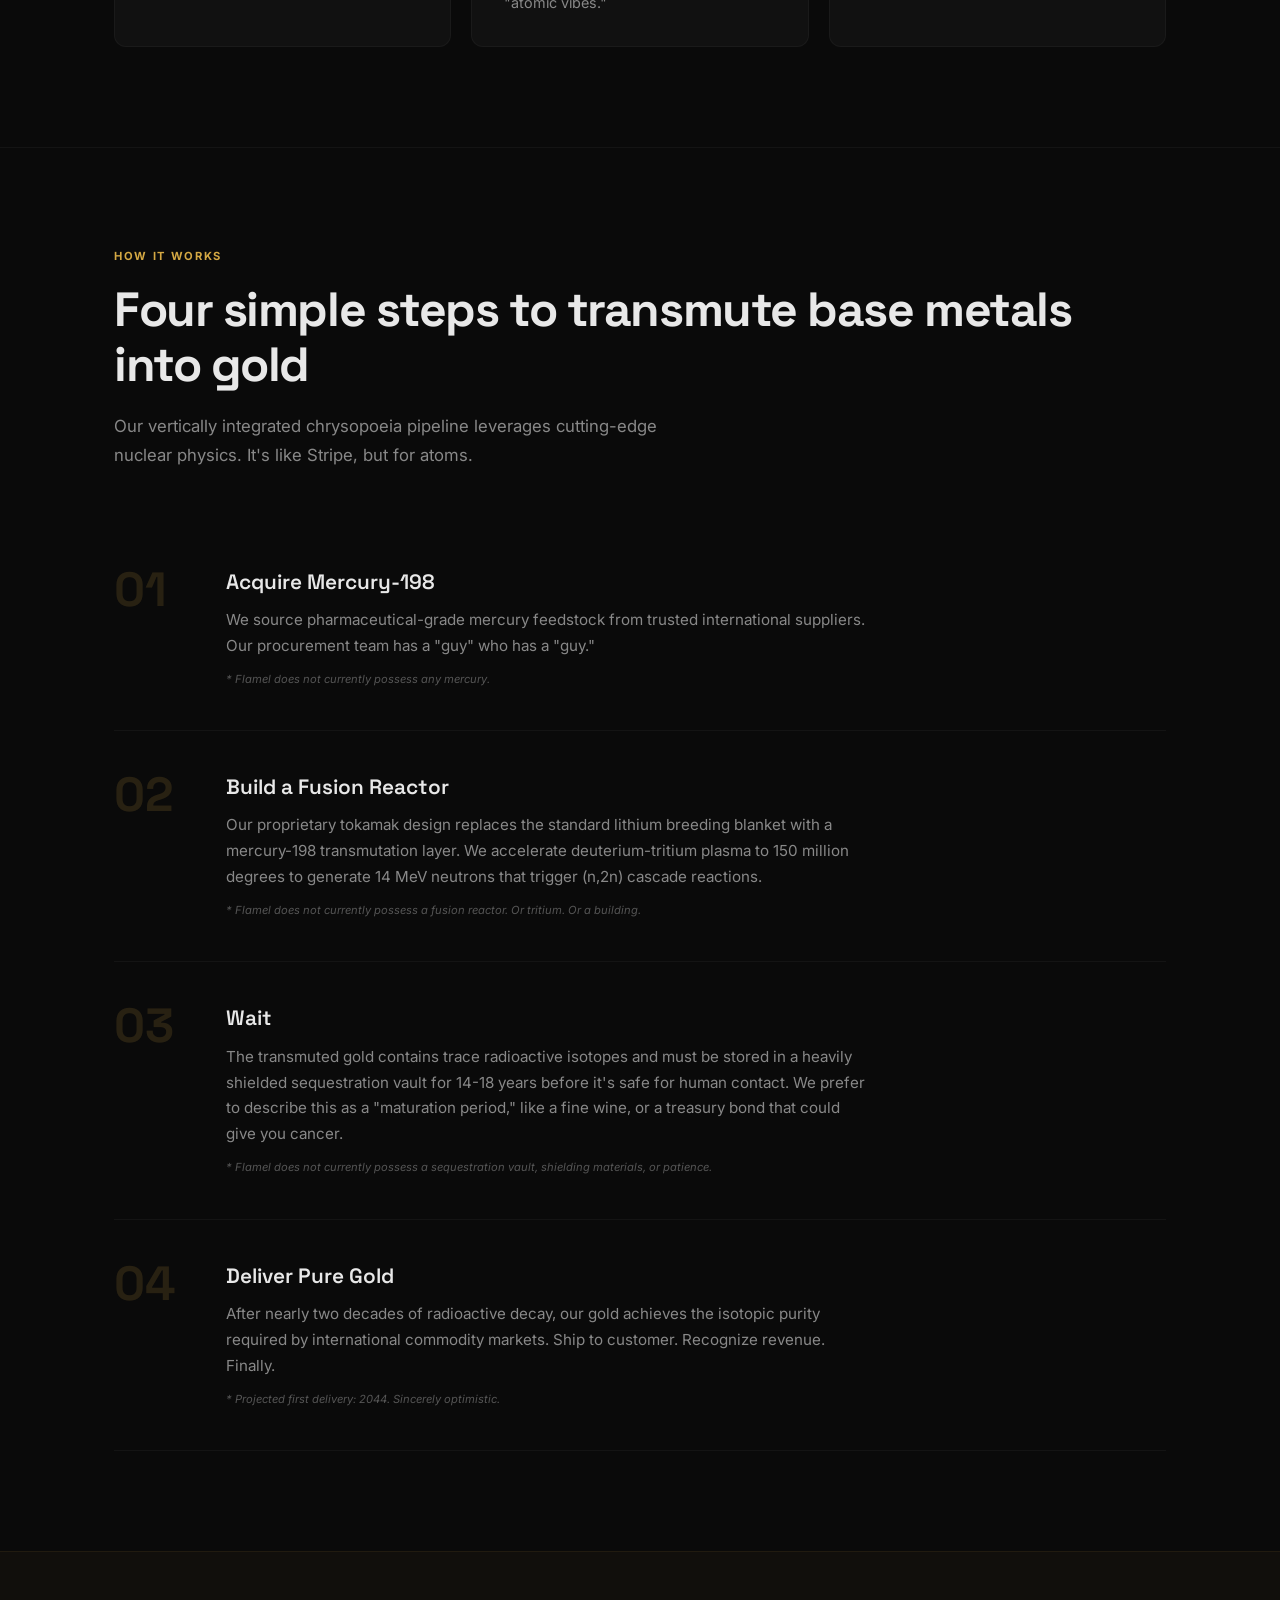
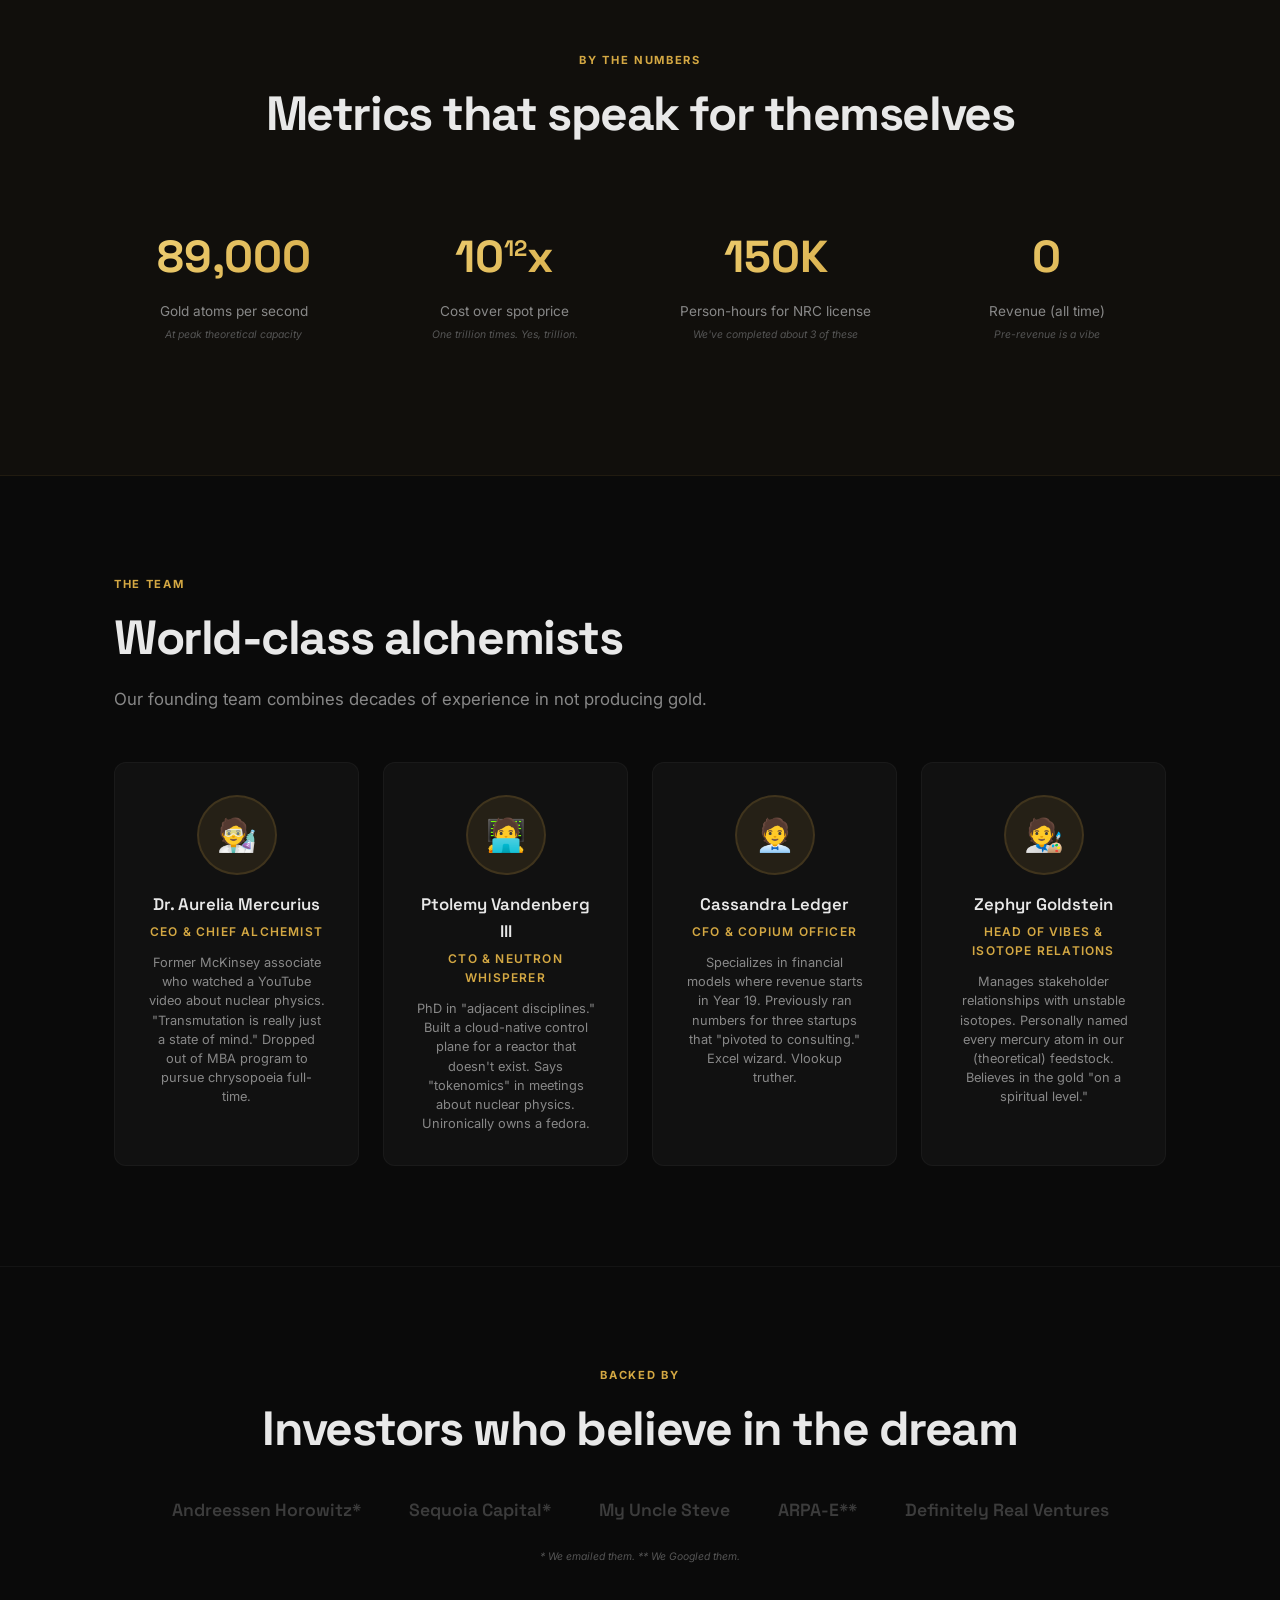
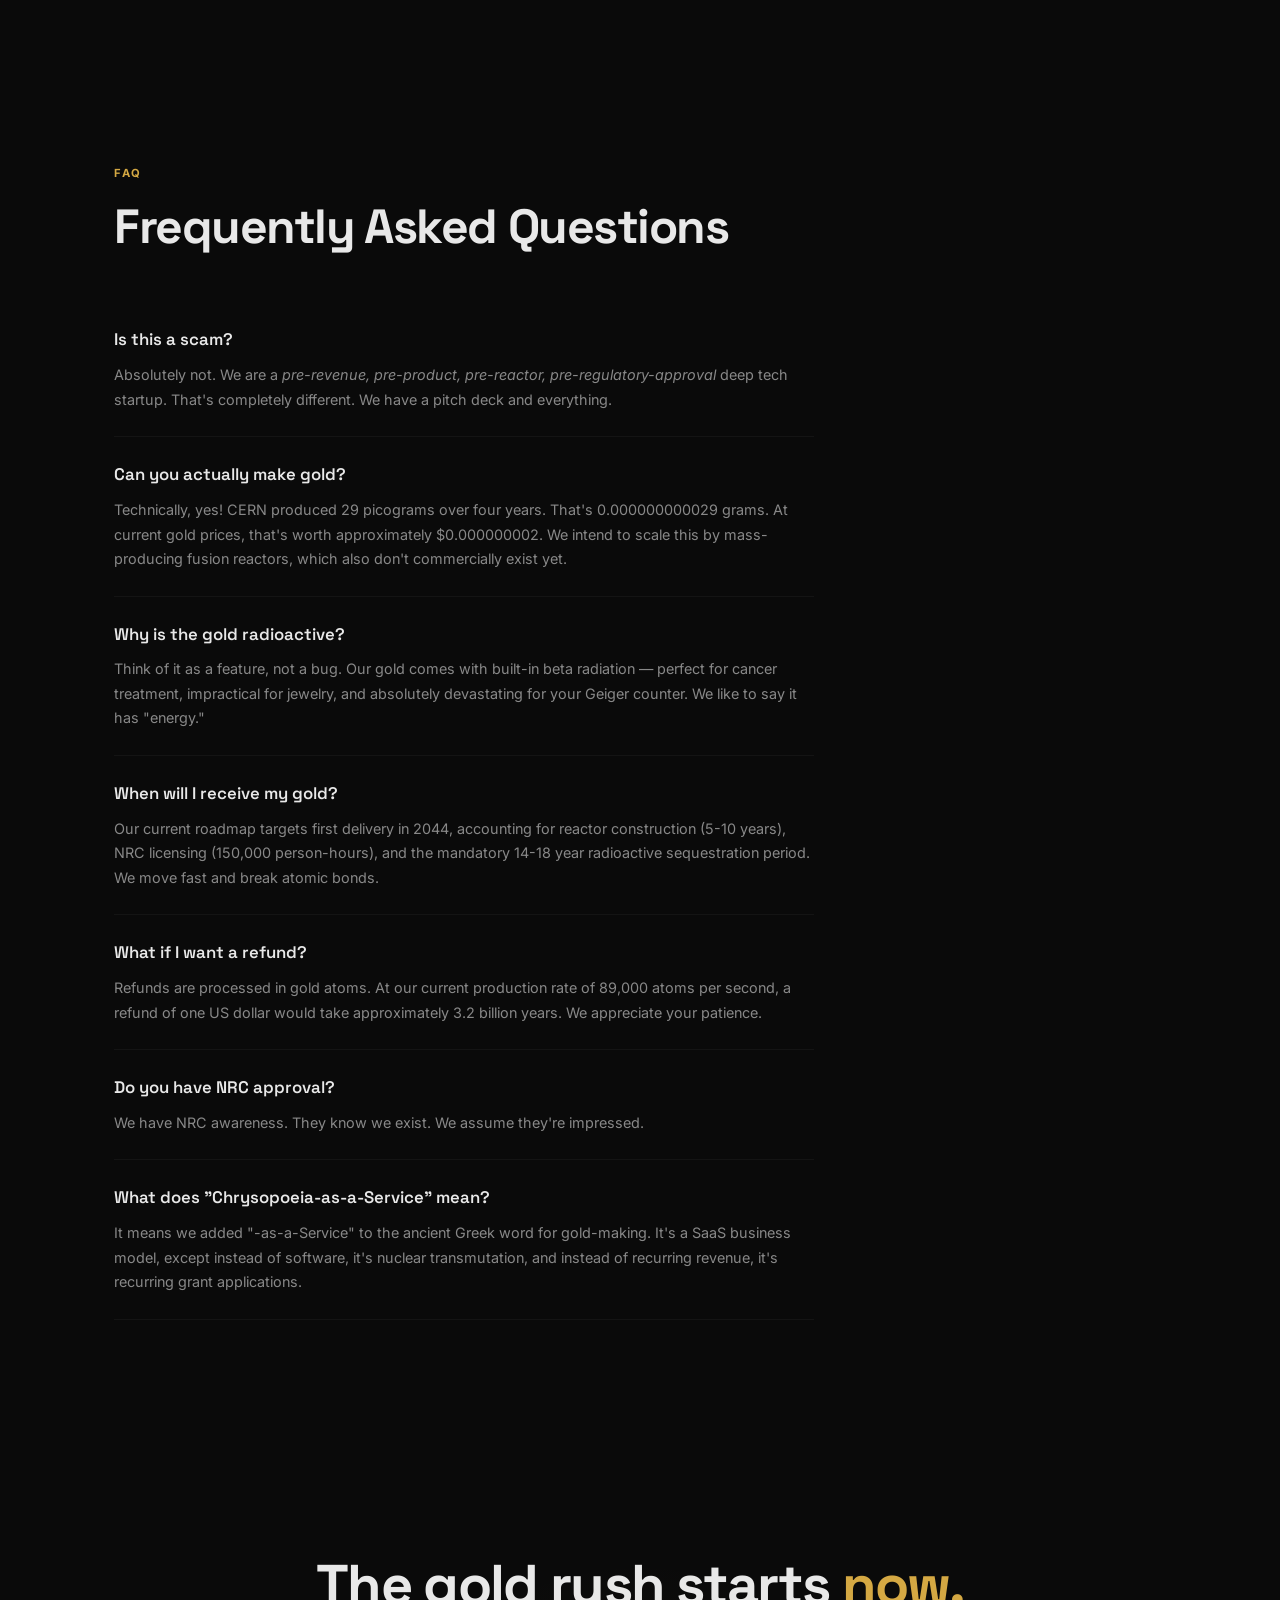
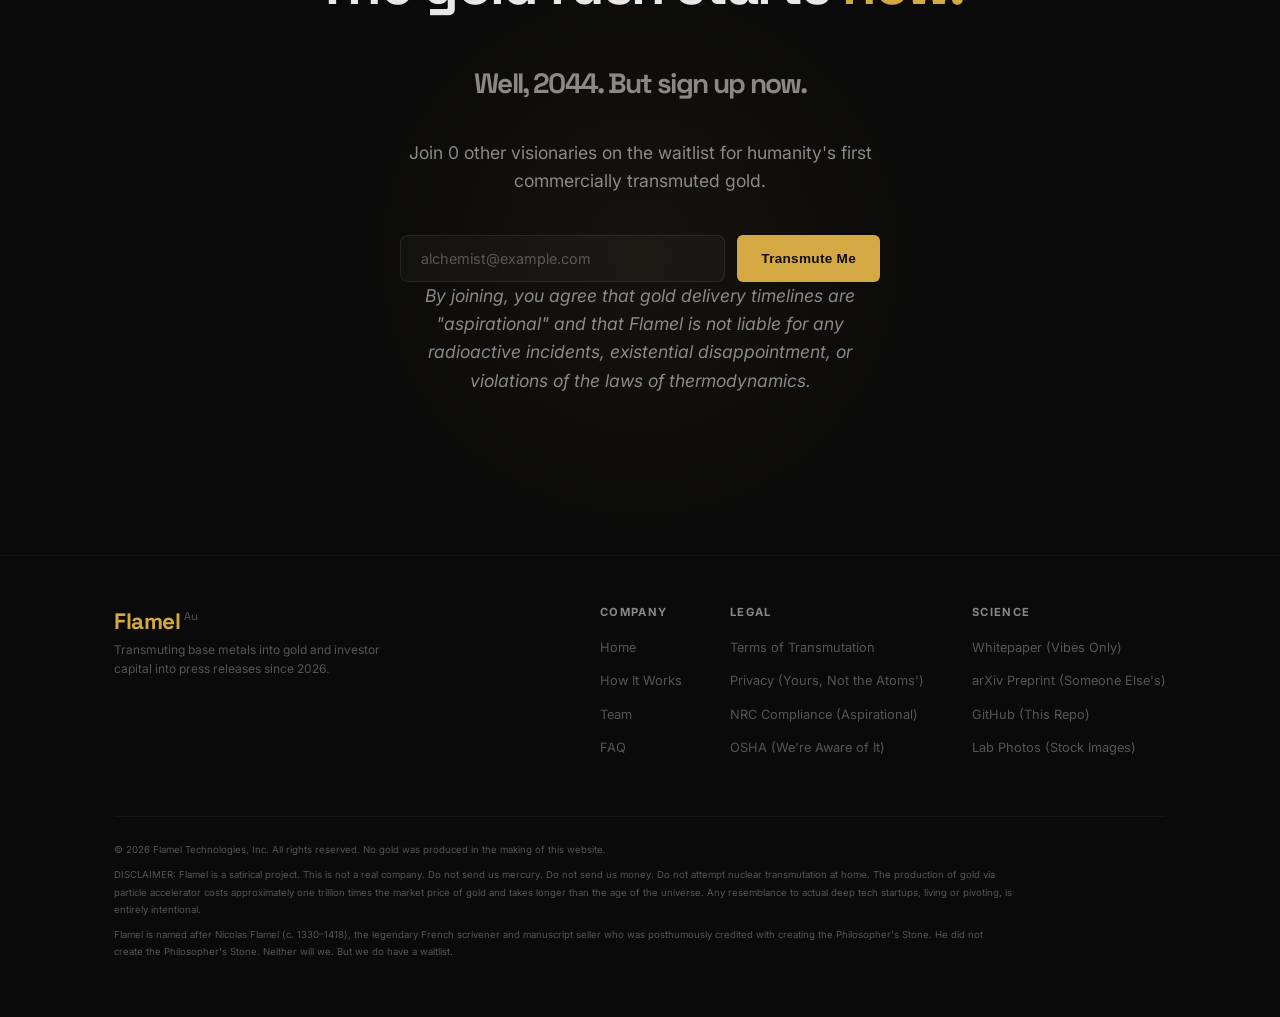
==== commit 131611ee: "Add Team and How It Works pages, extract shared stylesheet Co-Authored-By: Claude Opus 4.6 <noreply@" ====
--- a/index.html
+++ b/index.html
@@ -11,710 +11,17 @@
   <link rel="preconnect" href="https://fonts.googleapis.com">
   <link rel="preconnect" href="https://fonts.gstatic.com" crossorigin>
   <link href="https://fonts.googleapis.com/css2?family=Inter:wght@400;500;600;700;800;900&family=Space+Grotesk:wght@400;500;600;700&display=swap" rel="stylesheet">
-  <style>
-    :root {
-      --gold: #D4A843;
-      --gold-light: #F2D479;
-      --gold-dark: #A07C2A;
-      --bg: #0A0A0A;
-      --bg-card: #111111;
-      --bg-card-hover: #1A1A1A;
-      --text: #E8E8E8;
-      --text-muted: #888888;
-      --text-dim: #555555;
-    }
-
-    * { margin: 0; padding: 0; box-sizing: border-box; }
-
-    html { scroll-behavior: smooth; }
-
-    body {
-      font-family: 'Inter', -apple-system, sans-serif;
-      background: var(--bg);
-      color: var(--text);
-      line-height: 1.6;
-      overflow-x: hidden;
-    }
-
-    /* Utility */
-    .container {
-      max-width: 1100px;
-      margin: 0 auto;
-      padding: 0 24px;
-    }
-
-    .gold { color: var(--gold); }
-    .muted { color: var(--text-muted); }
-    .dim { color: var(--text-dim); }
-
-    /* Nav */
-    nav {
-      position: fixed;
-      top: 0;
-      left: 0;
-      right: 0;
-      z-index: 100;
-      padding: 20px 0;
-      background: rgba(10, 10, 10, 0.85);
-      backdrop-filter: blur(20px);
-      border-bottom: 1px solid rgba(212, 168, 67, 0.08);
-    }
-
-    nav .container {
-      display: flex;
-      justify-content: space-between;
-      align-items: center;
-    }
-
-    .logo {
-      font-family: 'Space Grotesk', sans-serif;
-      font-weight: 700;
-      font-size: 1.4rem;
-      letter-spacing: -0.02em;
-      color: var(--gold);
-    }
-
-    .logo span {
-      color: var(--text-dim);
-      font-weight: 400;
-      font-size: 0.7rem;
-      vertical-align: super;
-      margin-left: 4px;
-    }
-
-    .nav-links {
-      display: flex;
-      gap: 32px;
-      align-items: center;
-      list-style: none;
-    }
-
-    .nav-links a {
-      color: var(--text-muted);
-      text-decoration: none;
-      font-size: 0.85rem;
-      font-weight: 500;
-      transition: color 0.2s;
-    }
-
-    .nav-links a:hover { color: var(--gold); }
-
-    .btn {
-      display: inline-block;
-      padding: 10px 24px;
-      background: var(--gold);
-      color: var(--bg);
-      font-weight: 700;
-      font-size: 0.85rem;
-      border: none;
-      border-radius: 6px;
-      text-decoration: none;
-      cursor: pointer;
-      transition: all 0.2s;
-      letter-spacing: 0.02em;
-    }
-
-    .btn:hover {
-      background: var(--gold-light);
-      transform: translateY(-1px);
-    }
-
-    .btn-outline {
-      background: transparent;
-      border: 1px solid rgba(212, 168, 67, 0.3);
-      color: var(--gold);
-    }
-
-    .btn-outline:hover {
-      background: rgba(212, 168, 67, 0.08);
-    }
-
-    /* Hero */
-    .hero {
-      min-height: 100vh;
-      display: flex;
-      flex-direction: column;
-      justify-content: center;
-      align-items: center;
-      text-align: center;
-      padding: 120px 24px 80px;
-      position: relative;
-    }
-
-    .hero::before {
-      content: '';
-      position: absolute;
-      top: 0;
-      left: 50%;
-      transform: translateX(-50%);
-      width: 800px;
-      height: 800px;
-      background: radial-gradient(circle, rgba(212, 168, 67, 0.06) 0%, transparent 70%);
-      pointer-events: none;
-    }
-
-    .hero-badge {
-      display: inline-flex;
-      align-items: center;
-      gap: 8px;
-      padding: 6px 16px;
-      background: rgba(212, 168, 67, 0.08);
-      border: 1px solid rgba(212, 168, 67, 0.15);
-      border-radius: 100px;
-      font-size: 0.75rem;
-      font-weight: 600;
-      color: var(--gold);
-      margin-bottom: 32px;
-      letter-spacing: 0.08em;
-      text-transform: uppercase;
-    }
-
-    .hero-badge .dot {
-      width: 6px;
-      height: 6px;
-      background: var(--gold);
-      border-radius: 50%;
-      animation: pulse 2s infinite;
-    }
-
-    @keyframes pulse {
-      0%, 100% { opacity: 1; }
-      50% { opacity: 0.3; }
-    }
-
-    .hero h1 {
-      font-family: 'Space Grotesk', sans-serif;
-      font-size: clamp(3rem, 8vw, 6.5rem);
-      font-weight: 800;
-      line-height: 1.0;
-      letter-spacing: -0.04em;
-      margin-bottom: 28px;
-      max-width: 900px;
-    }
-
-    .hero h1 em {
-      font-style: normal;
-      background: linear-gradient(135deg, var(--gold-light), var(--gold), var(--gold-dark));
-      -webkit-background-clip: text;
-      -webkit-text-fill-color: transparent;
-      background-clip: text;
-    }
-
-    .hero-sub {
-      font-size: 1.15rem;
-      color: var(--text-muted);
-      max-width: 580px;
-      margin-bottom: 48px;
-      line-height: 1.7;
-    }
-
-    .hero-cta {
-      display: flex;
-      gap: 16px;
-      align-items: center;
-      flex-wrap: wrap;
-      justify-content: center;
-    }
-
-    .hero-proof {
-      margin-top: 64px;
-      display: flex;
-      gap: 48px;
-      align-items: center;
-      justify-content: center;
-      flex-wrap: wrap;
-    }
-
-    .hero-proof .stat {
-      text-align: center;
-    }
-
-    .hero-proof .stat-value {
-      font-family: 'Space Grotesk', sans-serif;
-      font-size: 1.8rem;
-      font-weight: 700;
-      color: var(--gold);
-    }
-
-    .hero-proof .stat-label {
-      font-size: 0.7rem;
-      color: var(--text-dim);
-      text-transform: uppercase;
-      letter-spacing: 0.1em;
-      margin-top: 4px;
-    }
-
-    /* Ticker */
-    .ticker-wrap {
-      overflow: hidden;
-      padding: 20px 0;
-      border-top: 1px solid rgba(212, 168, 67, 0.08);
-      border-bottom: 1px solid rgba(212, 168, 67, 0.08);
-      background: rgba(212, 168, 67, 0.02);
-    }
-
-    .ticker {
-      display: flex;
-      animation: scroll 30s linear infinite;
-      width: max-content;
-    }
-
-    .ticker span {
-      flex-shrink: 0;
-      padding: 0 40px;
-      font-family: 'Space Grotesk', sans-serif;
-      font-size: 0.8rem;
-      font-weight: 600;
-      color: var(--text-dim);
-      text-transform: uppercase;
-      letter-spacing: 0.15em;
-      white-space: nowrap;
-    }
-
-    @keyframes scroll {
-      0% { transform: translateX(0); }
-      100% { transform: translateX(-50%); }
-    }
-
-    /* Section */
-    section {
-      padding: 100px 0;
-    }
-
-    .section-label {
-      font-size: 0.7rem;
-      font-weight: 700;
-      color: var(--gold);
-      text-transform: uppercase;
-      letter-spacing: 0.15em;
-      margin-bottom: 16px;
-    }
-
-    .section-title {
-      font-family: 'Space Grotesk', sans-serif;
-      font-size: clamp(2rem, 4vw, 3rem);
-      font-weight: 700;
-      letter-spacing: -0.03em;
-      line-height: 1.15;
-      margin-bottom: 20px;
-    }
-
-    .section-desc {
-      color: var(--text-muted);
-      max-width: 600px;
-      font-size: 1.05rem;
-      line-height: 1.7;
-    }
-
-    /* Problem Section */
-    .problem-grid {
-      display: grid;
-      grid-template-columns: repeat(auto-fit, minmax(300px, 1fr));
-      gap: 20px;
-      margin-top: 48px;
-    }
-
-    .problem-card {
-      background: var(--bg-card);
-      border: 1px solid rgba(255,255,255,0.04);
-      border-radius: 12px;
-      padding: 32px;
-      transition: all 0.3s;
-    }
-
-    .problem-card:hover {
-      background: var(--bg-card-hover);
-      border-color: rgba(212, 168, 67, 0.1);
-    }
-
-    .problem-card .icon {
-      font-size: 2rem;
-      margin-bottom: 16px;
-    }
-
-    .problem-card h3 {
-      font-family: 'Space Grotesk', sans-serif;
-      font-size: 1.15rem;
-      font-weight: 600;
-      margin-bottom: 8px;
-    }
-
-    .problem-card p {
-      color: var(--text-muted);
-      font-size: 0.9rem;
-      line-height: 1.6;
-    }
-
-    /* How It Works */
-    .how-it-works {
-      border-top: 1px solid rgba(255,255,255,0.04);
-    }
-
-    .steps {
-      margin-top: 56px;
-      display: flex;
-      flex-direction: column;
-      gap: 0;
-    }
-
-    .step {
-      display: grid;
-      grid-template-columns: 80px 1fr;
-      gap: 32px;
-      padding: 40px 0;
-      border-bottom: 1px solid rgba(255,255,255,0.04);
-      align-items: start;
-    }
-
-    .step-number {
-      font-family: 'Space Grotesk', sans-serif;
-      font-size: 3rem;
-      font-weight: 800;
-      color: rgba(212, 168, 67, 0.15);
-      line-height: 1;
-    }
-
-    .step h3 {
-      font-family: 'Space Grotesk', sans-serif;
-      font-size: 1.3rem;
-      font-weight: 600;
-      margin-bottom: 8px;
-    }
-
-    .step p {
-      color: var(--text-muted);
-      font-size: 0.95rem;
-      line-height: 1.7;
-      max-width: 640px;
-    }
-
-    .step .fine-print {
-      display: inline-block;
-      margin-top: 12px;
-      font-size: 0.7rem;
-      color: var(--text-dim);
-      font-style: italic;
-    }
-
-    /* Metrics */
-    .metrics {
-      background: rgba(212, 168, 67, 0.03);
-      border-top: 1px solid rgba(212, 168, 67, 0.08);
-      border-bottom: 1px solid rgba(212, 168, 67, 0.08);
-    }
-
-    .metrics-grid {
-      display: grid;
-      grid-template-columns: repeat(auto-fit, minmax(220px, 1fr));
-      gap: 32px;
-      margin-top: 48px;
-    }
-
-    .metric {
-      text-align: center;
-      padding: 32px 16px;
-    }
-
-    .metric-value {
-      font-family: 'Space Grotesk', sans-serif;
-      font-size: 2.8rem;
-      font-weight: 800;
-      background: linear-gradient(135deg, var(--gold-light), var(--gold));
-      -webkit-background-clip: text;
-      -webkit-text-fill-color: transparent;
-      background-clip: text;
-    }
-
-    .metric-label {
-      font-size: 0.85rem;
-      color: var(--text-muted);
-      margin-top: 8px;
-    }
-
-    .metric-note {
-      font-size: 0.65rem;
-      color: var(--text-dim);
-      margin-top: 4px;
-      font-style: italic;
-    }
-
-    /* Team */
-    .team-grid {
-      display: grid;
-      grid-template-columns: repeat(auto-fit, minmax(240px, 1fr));
-      gap: 24px;
-      margin-top: 48px;
-    }
-
-    .team-card {
-      background: var(--bg-card);
-      border: 1px solid rgba(255,255,255,0.04);
-      border-radius: 12px;
-      padding: 32px;
-      text-align: center;
-      transition: all 0.3s;
-    }
-
-    .team-card:hover {
-      border-color: rgba(212, 168, 67, 0.15);
-    }
-
-    .team-avatar {
-      width: 80px;
-      height: 80px;
-      border-radius: 50%;
-      background: rgba(212, 168, 67, 0.1);
-      margin: 0 auto 16px;
-      display: flex;
-      align-items: center;
-      justify-content: center;
-      font-size: 2rem;
-      border: 2px solid rgba(212, 168, 67, 0.15);
-      overflow: hidden;
-    }
-
-    .team-avatar img {
-      width: 100%;
-      height: 100%;
-      object-fit: cover;
-    }
-
-    .team-card h3 {
-      font-family: 'Space Grotesk', sans-serif;
-      font-size: 1.05rem;
-      font-weight: 600;
-      margin-bottom: 4px;
-    }
-
-    .team-card .role {
-      color: var(--gold);
-      font-size: 0.75rem;
-      font-weight: 600;
-      text-transform: uppercase;
-      letter-spacing: 0.1em;
-      margin-bottom: 12px;
-    }
-
-    .team-card .bio {
-      color: var(--text-muted);
-      font-size: 0.8rem;
-      line-height: 1.5;
-    }
-
-    /* Investors */
-    .investors {
-      text-align: center;
-      border-top: 1px solid rgba(255,255,255,0.04);
-    }
-
-    .investor-logos {
-      display: flex;
-      justify-content: center;
-      gap: 48px;
-      flex-wrap: wrap;
-      align-items: center;
-      margin-top: 40px;
-      opacity: 0.4;
-    }
-
-    .investor-logos span {
-      font-family: 'Space Grotesk', sans-serif;
-      font-size: 1.1rem;
-      font-weight: 600;
-      color: var(--text-muted);
-      white-space: nowrap;
-    }
-
-    /* CTA */
-    .cta-section {
-      text-align: center;
-      padding: 120px 24px;
-      position: relative;
-    }
-
-    .cta-section::before {
-      content: '';
-      position: absolute;
-      bottom: 0;
-      left: 50%;
-      transform: translateX(-50%);
-      width: 600px;
-      height: 600px;
-      background: radial-gradient(circle, rgba(212, 168, 67, 0.06) 0%, transparent 70%);
-      pointer-events: none;
-    }
-
-    .cta-section h2 {
-      font-family: 'Space Grotesk', sans-serif;
-      font-size: clamp(2rem, 5vw, 3.5rem);
-      font-weight: 800;
-      letter-spacing: -0.03em;
-      margin-bottom: 20px;
-    }
-
-    .cta-section p {
-      color: var(--text-muted);
-      font-size: 1.1rem;
-      max-width: 500px;
-      margin: 0 auto 40px;
-    }
-
-    .waitlist-form {
-      display: flex;
-      gap: 12px;
-      justify-content: center;
-      flex-wrap: wrap;
-      max-width: 480px;
-      margin: 0 auto;
-    }
-
-    .waitlist-form input {
-      flex: 1;
-      min-width: 240px;
-      padding: 14px 20px;
-      background: var(--bg-card);
-      border: 1px solid rgba(255,255,255,0.08);
-      border-radius: 8px;
-      color: var(--text);
-      font-size: 0.9rem;
-      font-family: 'Inter', sans-serif;
-      outline: none;
-      transition: border-color 0.2s;
-    }
-
-    .waitlist-form input::placeholder {
-      color: var(--text-dim);
-    }
-
-    .waitlist-form input:focus {
-      border-color: rgba(212, 168, 67, 0.3);
-    }
-
-    .waitlist-note {
-      font-size: 0.7rem;
-      color: var(--text-dim);
-      margin-top: 16px;
-      font-style: italic;
-    }
-
-    /* Footer */
-    footer {
-      border-top: 1px solid rgba(255,255,255,0.04);
-      padding: 48px 0;
-    }
-
-    .footer-content {
-      display: flex;
-      justify-content: space-between;
-      align-items: start;
-      flex-wrap: wrap;
-      gap: 32px;
-    }
-
-    .footer-brand .logo {
-      margin-bottom: 12px;
-    }
-
-    .footer-brand p {
-      color: var(--text-dim);
-      font-size: 0.75rem;
-      max-width: 300px;
-      line-height: 1.6;
-    }
-
-    .footer-links {
-      display: flex;
-      gap: 48px;
-    }
-
-    .footer-col h4 {
-      font-size: 0.7rem;
-      font-weight: 700;
-      text-transform: uppercase;
-      letter-spacing: 0.12em;
-      color: var(--text-muted);
-      margin-bottom: 12px;
-    }
-
-    .footer-col ul {
-      list-style: none;
-    }
-
-    .footer-col li {
-      margin-bottom: 8px;
-    }
-
-    .footer-col a {
-      color: var(--text-dim);
-      text-decoration: none;
-      font-size: 0.8rem;
-      transition: color 0.2s;
-    }
-
-    .footer-col a:hover { color: var(--gold); }
-
-    .footer-bottom {
-      margin-top: 48px;
-      padding-top: 24px;
-      border-top: 1px solid rgba(255,255,255,0.04);
-    }
-
-    .legal-wall {
-      font-size: 0.6rem;
-      color: var(--text-dim);
-      line-height: 1.8;
-      max-width: 900px;
-    }
-
-    .legal-wall p {
-      margin-bottom: 8px;
-    }
-
-    /* FAQ */
-    .faq-list {
-      margin-top: 48px;
-      max-width: 700px;
-    }
-
-    .faq-item {
-      border-bottom: 1px solid rgba(255,255,255,0.04);
-      padding: 24px 0;
-    }
-
-    .faq-q {
-      font-family: 'Space Grotesk', sans-serif;
-      font-weight: 600;
-      font-size: 1.05rem;
-      margin-bottom: 10px;
-      color: var(--text);
-    }
-
-    .faq-a {
-      color: var(--text-muted);
-      font-size: 0.9rem;
-      line-height: 1.7;
-    }
-
-    /* Responsive */
-    @media (max-width: 768px) {
-      .nav-links { display: none; }
-      .step { grid-template-columns: 48px 1fr; gap: 16px; }
-      .step-number { font-size: 2rem; }
-      .hero-proof { gap: 32px; }
-      .footer-links { gap: 32px; }
-      .investor-logos { gap: 32px; }
-    }
-  </style>
+  <link rel="stylesheet" href="styles.css">
 </head>
 <body>
 
   <!-- Nav -->
   <nav>
     <div class="container">
-      <div class="logo">Flamel<span>Au</span></div>
+      <a href="index.html" class="logo">Flamel<span>Au</span></a>
       <ul class="nav-links">
-        <li><a href="#how">How It Works</a></li>
-        <li><a href="#team">Team</a></li>
+        <li><a href="how.html">How It Works</a></li>
+        <li><a href="team.html">Team</a></li>
         <li><a href="#faq">FAQ</a></li>
         <li><a href="#waitlist" class="btn">Join Waitlist</a></li>
       </ul>
@@ -1017,17 +324,17 @@
     <div class="container">
       <div class="footer-content">
         <div class="footer-brand">
-          <div class="logo">Flamel<span>Au</span></div>
+          <a href="index.html" class="logo">Flamel<span>Au</span></a>
           <p>Transmuting base metals into gold and investor capital into press releases since 2026.</p>
         </div>
         <div class="footer-links">
           <div class="footer-col">
             <h4>Company</h4>
             <ul>
-              <li><a href="#">About</a></li>
-              <li><a href="#">Careers (Hiring!)</a></li>
-              <li><a href="#">Blog (Coming Eventually)</a></li>
-              <li><a href="#">Press Kit (It's Just This Page)</a></li>
+              <li><a href="index.html">Home</a></li>
+              <li><a href="how.html">How It Works</a></li>
+              <li><a href="team.html">Team</a></li>
+              <li><a href="#faq">FAQ</a></li>
             </ul>
           </div>
           <div class="footer-col">
--- a/styles.css
+++ b/styles.css
@@ -0,0 +1,1088 @@
+:root {
+  --gold: #D4A843;
+  --gold-light: #F2D479;
+  --gold-dark: #A07C2A;
+  --bg: #0A0A0A;
+  --bg-card: #111111;
+  --bg-card-hover: #1A1A1A;
+  --text: #E8E8E8;
+  --text-muted: #888888;
+  --text-dim: #555555;
+}
+
+* { margin: 0; padding: 0; box-sizing: border-box; }
+
+html { scroll-behavior: smooth; }
+
+body {
+  font-family: 'Inter', -apple-system, sans-serif;
+  background: var(--bg);
+  color: var(--text);
+  line-height: 1.6;
+  overflow-x: hidden;
+}
+
+/* Utility */
+.container {
+  max-width: 1100px;
+  margin: 0 auto;
+  padding: 0 24px;
+}
+
+.gold { color: var(--gold); }
+.muted { color: var(--text-muted); }
+.dim { color: var(--text-dim); }
+
+/* Nav */
+nav {
+  position: fixed;
+  top: 0;
+  left: 0;
+  right: 0;
+  z-index: 100;
+  padding: 20px 0;
+  background: rgba(10, 10, 10, 0.85);
+  backdrop-filter: blur(20px);
+  border-bottom: 1px solid rgba(212, 168, 67, 0.08);
+}
+
+nav .container {
+  display: flex;
+  justify-content: space-between;
+  align-items: center;
+}
+
+.logo {
+  font-family: 'Space Grotesk', sans-serif;
+  font-weight: 700;
+  font-size: 1.4rem;
+  letter-spacing: -0.02em;
+  color: var(--gold);
+  text-decoration: none;
+}
+
+.logo span {
+  color: var(--text-dim);
+  font-weight: 400;
+  font-size: 0.7rem;
+  vertical-align: super;
+  margin-left: 4px;
+}
+
+.nav-links {
+  display: flex;
+  gap: 32px;
+  align-items: center;
+  list-style: none;
+}
+
+.nav-links a {
+  color: var(--text-muted);
+  text-decoration: none;
+  font-size: 0.85rem;
+  font-weight: 500;
+  transition: color 0.2s;
+}
+
+.nav-links a:hover { color: var(--gold); }
+
+.btn {
+  display: inline-block;
+  padding: 10px 24px;
+  background: var(--gold);
+  color: var(--bg);
+  font-weight: 700;
+  font-size: 0.85rem;
+  border: none;
+  border-radius: 6px;
+  text-decoration: none;
+  cursor: pointer;
+  transition: all 0.2s;
+  letter-spacing: 0.02em;
+}
+
+.btn:hover {
+  background: var(--gold-light);
+  transform: translateY(-1px);
+}
+
+.btn-outline {
+  background: transparent;
+  border: 1px solid rgba(212, 168, 67, 0.3);
+  color: var(--gold);
+}
+
+.btn-outline:hover {
+  background: rgba(212, 168, 67, 0.08);
+}
+
+/* Hero */
+.hero {
+  min-height: 100vh;
+  display: flex;
+  flex-direction: column;
+  justify-content: center;
+  align-items: center;
+  text-align: center;
+  padding: 120px 24px 80px;
+  position: relative;
+}
+
+.hero::before {
+  content: '';
+  position: absolute;
+  top: 0;
+  left: 50%;
+  transform: translateX(-50%);
+  width: 800px;
+  height: 800px;
+  background: radial-gradient(circle, rgba(212, 168, 67, 0.06) 0%, transparent 70%);
+  pointer-events: none;
+}
+
+.hero-badge {
+  display: inline-flex;
+  align-items: center;
+  gap: 8px;
+  padding: 6px 16px;
+  background: rgba(212, 168, 67, 0.08);
+  border: 1px solid rgba(212, 168, 67, 0.15);
+  border-radius: 100px;
+  font-size: 0.75rem;
+  font-weight: 600;
+  color: var(--gold);
+  margin-bottom: 32px;
+  letter-spacing: 0.08em;
+  text-transform: uppercase;
+}
+
+.hero-badge .dot {
+  width: 6px;
+  height: 6px;
+  background: var(--gold);
+  border-radius: 50%;
+  animation: pulse 2s infinite;
+}
+
+@keyframes pulse {
+  0%, 100% { opacity: 1; }
+  50% { opacity: 0.3; }
+}
+
+.hero h1 {
+  font-family: 'Space Grotesk', sans-serif;
+  font-size: clamp(3rem, 8vw, 6.5rem);
+  font-weight: 800;
+  line-height: 1.0;
+  letter-spacing: -0.04em;
+  margin-bottom: 28px;
+  max-width: 900px;
+}
+
+.hero h1 em {
+  font-style: normal;
+  background: linear-gradient(135deg, var(--gold-light), var(--gold), var(--gold-dark));
+  -webkit-background-clip: text;
+  -webkit-text-fill-color: transparent;
+  background-clip: text;
+}
+
+.hero-sub {
+  font-size: 1.15rem;
+  color: var(--text-muted);
+  max-width: 580px;
+  margin-bottom: 48px;
+  line-height: 1.7;
+}
+
+.hero-cta {
+  display: flex;
+  gap: 16px;
+  align-items: center;
+  flex-wrap: wrap;
+  justify-content: center;
+}
+
+.hero-proof {
+  margin-top: 64px;
+  display: flex;
+  gap: 48px;
+  align-items: center;
+  justify-content: center;
+  flex-wrap: wrap;
+}
+
+.hero-proof .stat {
+  text-align: center;
+}
+
+.hero-proof .stat-value {
+  font-family: 'Space Grotesk', sans-serif;
+  font-size: 1.8rem;
+  font-weight: 700;
+  color: var(--gold);
+}
+
+.hero-proof .stat-label {
+  font-size: 0.7rem;
+  color: var(--text-dim);
+  text-transform: uppercase;
+  letter-spacing: 0.1em;
+  margin-top: 4px;
+}
+
+/* Ticker */
+.ticker-wrap {
+  overflow: hidden;
+  padding: 20px 0;
+  border-top: 1px solid rgba(212, 168, 67, 0.08);
+  border-bottom: 1px solid rgba(212, 168, 67, 0.08);
+  background: rgba(212, 168, 67, 0.02);
+}
+
+.ticker {
+  display: flex;
+  animation: scroll 30s linear infinite;
+  width: max-content;
+}
+
+.ticker span {
+  flex-shrink: 0;
+  padding: 0 40px;
+  font-family: 'Space Grotesk', sans-serif;
+  font-size: 0.8rem;
+  font-weight: 600;
+  color: var(--text-dim);
+  text-transform: uppercase;
+  letter-spacing: 0.15em;
+  white-space: nowrap;
+}
+
+@keyframes scroll {
+  0% { transform: translateX(0); }
+  100% { transform: translateX(-50%); }
+}
+
+/* Section */
+section {
+  padding: 100px 0;
+}
+
+.section-label {
+  font-size: 0.7rem;
+  font-weight: 700;
+  color: var(--gold);
+  text-transform: uppercase;
+  letter-spacing: 0.15em;
+  margin-bottom: 16px;
+}
+
+.section-title {
+  font-family: 'Space Grotesk', sans-serif;
+  font-size: clamp(2rem, 4vw, 3rem);
+  font-weight: 700;
+  letter-spacing: -0.03em;
+  line-height: 1.15;
+  margin-bottom: 20px;
+}
+
+.section-desc {
+  color: var(--text-muted);
+  max-width: 600px;
+  font-size: 1.05rem;
+  line-height: 1.7;
+}
+
+/* Problem Section */
+.problem-grid {
+  display: grid;
+  grid-template-columns: repeat(auto-fit, minmax(300px, 1fr));
+  gap: 20px;
+  margin-top: 48px;
+}
+
+.problem-card {
+  background: var(--bg-card);
+  border: 1px solid rgba(255,255,255,0.04);
+  border-radius: 12px;
+  padding: 32px;
+  transition: all 0.3s;
+}
+
+.problem-card:hover {
+  background: var(--bg-card-hover);
+  border-color: rgba(212, 168, 67, 0.1);
+}
+
+.problem-card .icon {
+  font-size: 2rem;
+  margin-bottom: 16px;
+}
+
+.problem-card h3 {
+  font-family: 'Space Grotesk', sans-serif;
+  font-size: 1.15rem;
+  font-weight: 600;
+  margin-bottom: 8px;
+}
+
+.problem-card p {
+  color: var(--text-muted);
+  font-size: 0.9rem;
+  line-height: 1.6;
+}
+
+/* How It Works */
+.how-it-works {
+  border-top: 1px solid rgba(255,255,255,0.04);
+}
+
+.steps {
+  margin-top: 56px;
+  display: flex;
+  flex-direction: column;
+  gap: 0;
+}
+
+.step {
+  display: grid;
+  grid-template-columns: 80px 1fr;
+  gap: 32px;
+  padding: 40px 0;
+  border-bottom: 1px solid rgba(255,255,255,0.04);
+  align-items: start;
+}
+
+.step-number {
+  font-family: 'Space Grotesk', sans-serif;
+  font-size: 3rem;
+  font-weight: 800;
+  color: rgba(212, 168, 67, 0.15);
+  line-height: 1;
+}
+
+.step h3 {
+  font-family: 'Space Grotesk', sans-serif;
+  font-size: 1.3rem;
+  font-weight: 600;
+  margin-bottom: 8px;
+}
+
+.step p {
+  color: var(--text-muted);
+  font-size: 0.95rem;
+  line-height: 1.7;
+  max-width: 640px;
+}
+
+.step .fine-print {
+  display: inline-block;
+  margin-top: 12px;
+  font-size: 0.7rem;
+  color: var(--text-dim);
+  font-style: italic;
+}
+
+/* Metrics */
+.metrics {
+  background: rgba(212, 168, 67, 0.03);
+  border-top: 1px solid rgba(212, 168, 67, 0.08);
+  border-bottom: 1px solid rgba(212, 168, 67, 0.08);
+}
+
+.metrics-grid {
+  display: grid;
+  grid-template-columns: repeat(auto-fit, minmax(220px, 1fr));
+  gap: 32px;
+  margin-top: 48px;
+}
+
+.metric {
+  text-align: center;
+  padding: 32px 16px;
+}
+
+.metric-value {
+  font-family: 'Space Grotesk', sans-serif;
+  font-size: 2.8rem;
+  font-weight: 800;
+  background: linear-gradient(135deg, var(--gold-light), var(--gold));
+  -webkit-background-clip: text;
+  -webkit-text-fill-color: transparent;
+  background-clip: text;
+}
+
+.metric-label {
+  font-size: 0.85rem;
+  color: var(--text-muted);
+  margin-top: 8px;
+}
+
+.metric-note {
+  font-size: 0.65rem;
+  color: var(--text-dim);
+  margin-top: 4px;
+  font-style: italic;
+}
+
+/* Team */
+.team-grid {
+  display: grid;
+  grid-template-columns: repeat(auto-fit, minmax(240px, 1fr));
+  gap: 24px;
+  margin-top: 48px;
+}
+
+.team-card {
+  background: var(--bg-card);
+  border: 1px solid rgba(255,255,255,0.04);
+  border-radius: 12px;
+  padding: 32px;
+  text-align: center;
+  transition: all 0.3s;
+}
+
+.team-card:hover {
+  border-color: rgba(212, 168, 67, 0.15);
+}
+
+.team-avatar {
+  width: 80px;
+  height: 80px;
+  border-radius: 50%;
+  background: rgba(212, 168, 67, 0.1);
+  margin: 0 auto 16px;
+  display: flex;
+  align-items: center;
+  justify-content: center;
+  font-size: 2rem;
+  border: 2px solid rgba(212, 168, 67, 0.15);
+  overflow: hidden;
+}
+
+.team-avatar img {
+  width: 100%;
+  height: 100%;
+  object-fit: cover;
+}
+
+.team-card h3 {
+  font-family: 'Space Grotesk', sans-serif;
+  font-size: 1.05rem;
+  font-weight: 600;
+  margin-bottom: 4px;
+}
+
+.team-card .role {
+  color: var(--gold);
+  font-size: 0.75rem;
+  font-weight: 600;
+  text-transform: uppercase;
+  letter-spacing: 0.1em;
+  margin-bottom: 12px;
+}
+
+.team-card .bio {
+  color: var(--text-muted);
+  font-size: 0.8rem;
+  line-height: 1.5;
+}
+
+/* Investors */
+.investors {
+  text-align: center;
+  border-top: 1px solid rgba(255,255,255,0.04);
+}
+
+.investor-logos {
+  display: flex;
+  justify-content: center;
+  gap: 48px;
+  flex-wrap: wrap;
+  align-items: center;
+  margin-top: 40px;
+  opacity: 0.4;
+}
+
+.investor-logos span {
+  font-family: 'Space Grotesk', sans-serif;
+  font-size: 1.1rem;
+  font-weight: 600;
+  color: var(--text-muted);
+  white-space: nowrap;
+}
+
+/* CTA */
+.cta-section {
+  text-align: center;
+  padding: 120px 24px;
+  position: relative;
+}
+
+.cta-section::before {
+  content: '';
+  position: absolute;
+  bottom: 0;
+  left: 50%;
+  transform: translateX(-50%);
+  width: 600px;
+  height: 600px;
+  background: radial-gradient(circle, rgba(212, 168, 67, 0.06) 0%, transparent 70%);
+  pointer-events: none;
+}
+
+.cta-section h2 {
+  font-family: 'Space Grotesk', sans-serif;
+  font-size: clamp(2rem, 5vw, 3.5rem);
+  font-weight: 800;
+  letter-spacing: -0.03em;
+  margin-bottom: 20px;
+}
+
+.cta-section p {
+  color: var(--text-muted);
+  font-size: 1.1rem;
+  max-width: 500px;
+  margin: 0 auto 40px;
+}
+
+.waitlist-form {
+  display: flex;
+  gap: 12px;
+  justify-content: center;
+  flex-wrap: wrap;
+  max-width: 480px;
+  margin: 0 auto;
+}
+
+.waitlist-form input {
+  flex: 1;
+  min-width: 240px;
+  padding: 14px 20px;
+  background: var(--bg-card);
+  border: 1px solid rgba(255,255,255,0.08);
+  border-radius: 8px;
+  color: var(--text);
+  font-size: 0.9rem;
+  font-family: 'Inter', sans-serif;
+  outline: none;
+  transition: border-color 0.2s;
+}
+
+.waitlist-form input::placeholder {
+  color: var(--text-dim);
+}
+
+.waitlist-form input:focus {
+  border-color: rgba(212, 168, 67, 0.3);
+}
+
+.waitlist-note {
+  font-size: 0.7rem;
+  color: var(--text-dim);
+  margin-top: 16px;
+  font-style: italic;
+}
+
+/* Footer */
+footer {
+  border-top: 1px solid rgba(255,255,255,0.04);
+  padding: 48px 0;
+}
+
+.footer-content {
+  display: flex;
+  justify-content: space-between;
+  align-items: start;
+  flex-wrap: wrap;
+  gap: 32px;
+}
+
+.footer-brand .logo {
+  margin-bottom: 12px;
+}
+
+.footer-brand p {
+  color: var(--text-dim);
+  font-size: 0.75rem;
+  max-width: 300px;
+  line-height: 1.6;
+}
+
+.footer-links {
+  display: flex;
+  gap: 48px;
+}
+
+.footer-col h4 {
+  font-size: 0.7rem;
+  font-weight: 700;
+  text-transform: uppercase;
+  letter-spacing: 0.12em;
+  color: var(--text-muted);
+  margin-bottom: 12px;
+}
+
+.footer-col ul {
+  list-style: none;
+}
+
+.footer-col li {
+  margin-bottom: 8px;
+}
+
+.footer-col a {
+  color: var(--text-dim);
+  text-decoration: none;
+  font-size: 0.8rem;
+  transition: color 0.2s;
+}
+
+.footer-col a:hover { color: var(--gold); }
+
+.footer-bottom {
+  margin-top: 48px;
+  padding-top: 24px;
+  border-top: 1px solid rgba(255,255,255,0.04);
+}
+
+.legal-wall {
+  font-size: 0.6rem;
+  color: var(--text-dim);
+  line-height: 1.8;
+  max-width: 900px;
+}
+
+.legal-wall p {
+  margin-bottom: 8px;
+}
+
+/* FAQ */
+.faq-list {
+  margin-top: 48px;
+  max-width: 700px;
+}
+
+.faq-item {
+  border-bottom: 1px solid rgba(255,255,255,0.04);
+  padding: 24px 0;
+}
+
+.faq-q {
+  font-family: 'Space Grotesk', sans-serif;
+  font-weight: 600;
+  font-size: 1.05rem;
+  margin-bottom: 10px;
+  color: var(--text);
+}
+
+.faq-a {
+  color: var(--text-muted);
+  font-size: 0.9rem;
+  line-height: 1.7;
+}
+
+/* ========================================
+   Page Header (for subpages)
+   ======================================== */
+.page-header {
+  padding: 160px 24px 80px;
+  text-align: center;
+  position: relative;
+}
+
+.page-header::before {
+  content: '';
+  position: absolute;
+  top: 0;
+  left: 50%;
+  transform: translateX(-50%);
+  width: 800px;
+  height: 600px;
+  background: radial-gradient(circle, rgba(212, 168, 67, 0.05) 0%, transparent 70%);
+  pointer-events: none;
+}
+
+.page-header h1 {
+  font-family: 'Space Grotesk', sans-serif;
+  font-size: clamp(2.5rem, 6vw, 4.5rem);
+  font-weight: 800;
+  line-height: 1.05;
+  letter-spacing: -0.04em;
+  margin-bottom: 20px;
+}
+
+.page-header h1 em {
+  font-style: normal;
+  background: linear-gradient(135deg, var(--gold-light), var(--gold), var(--gold-dark));
+  -webkit-background-clip: text;
+  -webkit-text-fill-color: transparent;
+  background-clip: text;
+}
+
+.page-header .subtitle {
+  font-size: 1.15rem;
+  color: var(--text-muted);
+  max-width: 600px;
+  margin: 0 auto;
+  line-height: 1.7;
+}
+
+/* ========================================
+   Team Page Styles
+   ======================================== */
+.team-full-card {
+  background: var(--bg-card);
+  border: 1px solid rgba(255,255,255,0.04);
+  border-radius: 16px;
+  padding: 48px;
+  margin-bottom: 32px;
+  display: grid;
+  grid-template-columns: 200px 1fr;
+  gap: 40px;
+  align-items: start;
+  transition: all 0.3s;
+}
+
+.team-full-card:hover {
+  border-color: rgba(212, 168, 67, 0.12);
+}
+
+.team-full-card .avatar-col {
+  text-align: center;
+}
+
+.team-full-card .avatar-large {
+  width: 160px;
+  height: 160px;
+  border-radius: 16px;
+  background: rgba(212, 168, 67, 0.08);
+  margin: 0 auto 16px;
+  display: flex;
+  align-items: center;
+  justify-content: center;
+  font-size: 4rem;
+  border: 2px solid rgba(212, 168, 67, 0.12);
+  overflow: hidden;
+}
+
+.team-full-card .avatar-large img {
+  width: 100%;
+  height: 100%;
+  object-fit: cover;
+}
+
+.team-full-card .name {
+  font-family: 'Space Grotesk', sans-serif;
+  font-size: 1.5rem;
+  font-weight: 700;
+  margin-bottom: 4px;
+}
+
+.team-full-card .title {
+  color: var(--gold);
+  font-size: 0.75rem;
+  font-weight: 600;
+  text-transform: uppercase;
+  letter-spacing: 0.1em;
+  margin-bottom: 16px;
+}
+
+.team-full-card .bio-full {
+  color: var(--text-muted);
+  font-size: 0.92rem;
+  line-height: 1.75;
+  margin-bottom: 20px;
+}
+
+.team-full-card .quote {
+  border-left: 2px solid var(--gold-dark);
+  padding-left: 20px;
+  margin: 20px 0;
+  font-style: italic;
+  color: var(--text-muted);
+  font-size: 0.95rem;
+  line-height: 1.6;
+}
+
+.team-full-card .credentials {
+  display: flex;
+  flex-wrap: wrap;
+  gap: 8px;
+  margin-top: 16px;
+}
+
+.team-full-card .credential-tag {
+  padding: 4px 12px;
+  background: rgba(212, 168, 67, 0.06);
+  border: 1px solid rgba(212, 168, 67, 0.1);
+  border-radius: 100px;
+  font-size: 0.7rem;
+  font-weight: 500;
+  color: var(--text-dim);
+}
+
+.team-full-card .endorsement {
+  margin-top: 20px;
+  padding: 16px 20px;
+  background: rgba(255,255,255,0.02);
+  border-radius: 8px;
+  border: 1px solid rgba(255,255,255,0.04);
+}
+
+.team-full-card .endorsement .endorser {
+  font-size: 0.7rem;
+  color: var(--text-dim);
+  margin-bottom: 4px;
+  font-weight: 600;
+}
+
+.team-full-card .endorsement .endorsement-text {
+  font-size: 0.8rem;
+  color: var(--text-muted);
+  font-style: italic;
+  line-height: 1.5;
+}
+
+/* Team stats bar */
+.team-stats {
+  display: grid;
+  grid-template-columns: repeat(auto-fit, minmax(180px, 1fr));
+  gap: 20px;
+  margin: 48px 0;
+  padding: 32px;
+  background: rgba(212, 168, 67, 0.03);
+  border: 1px solid rgba(212, 168, 67, 0.08);
+  border-radius: 12px;
+}
+
+.team-stat {
+  text-align: center;
+}
+
+.team-stat .val {
+  font-family: 'Space Grotesk', sans-serif;
+  font-size: 1.8rem;
+  font-weight: 700;
+  color: var(--gold);
+}
+
+.team-stat .label {
+  font-size: 0.7rem;
+  color: var(--text-dim);
+  text-transform: uppercase;
+  letter-spacing: 0.08em;
+  margin-top: 4px;
+}
+
+/* ========================================
+   How It Works Page Styles
+   ======================================== */
+.pipeline-section {
+  padding: 80px 0;
+  border-bottom: 1px solid rgba(255,255,255,0.04);
+}
+
+.pipeline-section:last-of-type {
+  border-bottom: none;
+}
+
+.pipeline-header {
+  display: flex;
+  align-items: baseline;
+  gap: 24px;
+  margin-bottom: 32px;
+}
+
+.pipeline-number {
+  font-family: 'Space Grotesk', sans-serif;
+  font-size: 5rem;
+  font-weight: 800;
+  color: rgba(212, 168, 67, 0.1);
+  line-height: 1;
+  flex-shrink: 0;
+}
+
+.pipeline-header h2 {
+  font-family: 'Space Grotesk', sans-serif;
+  font-size: 1.8rem;
+  font-weight: 700;
+  letter-spacing: -0.02em;
+}
+
+.pipeline-header .status-badge {
+  display: inline-block;
+  padding: 3px 10px;
+  border-radius: 100px;
+  font-size: 0.65rem;
+  font-weight: 600;
+  text-transform: uppercase;
+  letter-spacing: 0.08em;
+  margin-left: 12px;
+}
+
+.status-not-started {
+  background: rgba(255, 80, 80, 0.1);
+  color: #ff5050;
+  border: 1px solid rgba(255, 80, 80, 0.2);
+}
+
+.status-theoretical {
+  background: rgba(255, 180, 50, 0.1);
+  color: #ffb432;
+  border: 1px solid rgba(255, 180, 50, 0.2);
+}
+
+.status-vibes {
+  background: rgba(150, 100, 255, 0.1);
+  color: #9664ff;
+  border: 1px solid rgba(150, 100, 255, 0.2);
+}
+
+.pipeline-body {
+  display: grid;
+  grid-template-columns: 1fr 1fr;
+  gap: 40px;
+  align-items: start;
+}
+
+.pipeline-text p {
+  color: var(--text-muted);
+  font-size: 0.95rem;
+  line-height: 1.75;
+  margin-bottom: 16px;
+}
+
+.pipeline-text .fine-print {
+  font-size: 0.7rem;
+  color: var(--text-dim);
+  font-style: italic;
+  margin-top: 8px;
+}
+
+.pipeline-sidebar {
+  background: var(--bg-card);
+  border: 1px solid rgba(255,255,255,0.04);
+  border-radius: 12px;
+  padding: 28px;
+}
+
+.pipeline-sidebar h4 {
+  font-family: 'Space Grotesk', sans-serif;
+  font-size: 0.85rem;
+  font-weight: 600;
+  margin-bottom: 16px;
+  color: var(--gold);
+}
+
+.pipeline-sidebar ul {
+  list-style: none;
+}
+
+.pipeline-sidebar li {
+  padding: 8px 0;
+  border-bottom: 1px solid rgba(255,255,255,0.03);
+  font-size: 0.85rem;
+  color: var(--text-muted);
+  display: flex;
+  justify-content: space-between;
+}
+
+.pipeline-sidebar li:last-child {
+  border-bottom: none;
+}
+
+.pipeline-sidebar .val {
+  color: var(--text);
+  font-weight: 600;
+  font-family: 'Space Grotesk', sans-serif;
+}
+
+/* Diagram placeholder */
+.diagram-placeholder {
+  background: var(--bg-card);
+  border: 1px dashed rgba(212, 168, 67, 0.15);
+  border-radius: 12px;
+  padding: 48px;
+  text-align: center;
+  margin: 40px 0;
+}
+
+.diagram-placeholder .label {
+  font-size: 0.8rem;
+  color: var(--text-dim);
+  font-style: italic;
+}
+
+/* Timeline */
+.roadmap {
+  margin-top: 48px;
+}
+
+.roadmap-item {
+  display: grid;
+  grid-template-columns: 140px 24px 1fr;
+  gap: 20px;
+  align-items: start;
+  padding: 24px 0;
+}
+
+.roadmap-year {
+  font-family: 'Space Grotesk', sans-serif;
+  font-size: 1.1rem;
+  font-weight: 700;
+  color: var(--gold);
+  text-align: right;
+}
+
+.roadmap-dot {
+  width: 12px;
+  height: 12px;
+  border-radius: 50%;
+  background: var(--gold-dark);
+  margin-top: 6px;
+  position: relative;
+}
+
+.roadmap-dot::after {
+  content: '';
+  position: absolute;
+  top: 12px;
+  left: 50%;
+  transform: translateX(-50%);
+  width: 1px;
+  height: calc(100% + 36px);
+  background: rgba(212, 168, 67, 0.15);
+}
+
+.roadmap-item:last-child .roadmap-dot::after {
+  display: none;
+}
+
+.roadmap-content h3 {
+  font-family: 'Space Grotesk', sans-serif;
+  font-size: 1rem;
+  font-weight: 600;
+  margin-bottom: 4px;
+}
+
+.roadmap-content p {
+  color: var(--text-muted);
+  font-size: 0.85rem;
+  line-height: 1.6;
+}
+
+/* Responsive */
+@media (max-width: 768px) {
+  .nav-links { display: none; }
+  .step { grid-template-columns: 48px 1fr; gap: 16px; }
+  .step-number { font-size: 2rem; }
+  .hero-proof { gap: 32px; }
+  .footer-links { gap: 32px; }
+  .investor-logos { gap: 32px; }
+  .team-full-card { grid-template-columns: 1fr; text-align: center; }
+  .team-full-card .avatar-col { margin: 0 auto; }
+  .pipeline-body { grid-template-columns: 1fr; }
+  .pipeline-number { font-size: 3rem; }
+  .roadmap-item { grid-template-columns: 80px 24px 1fr; gap: 12px; }
+}
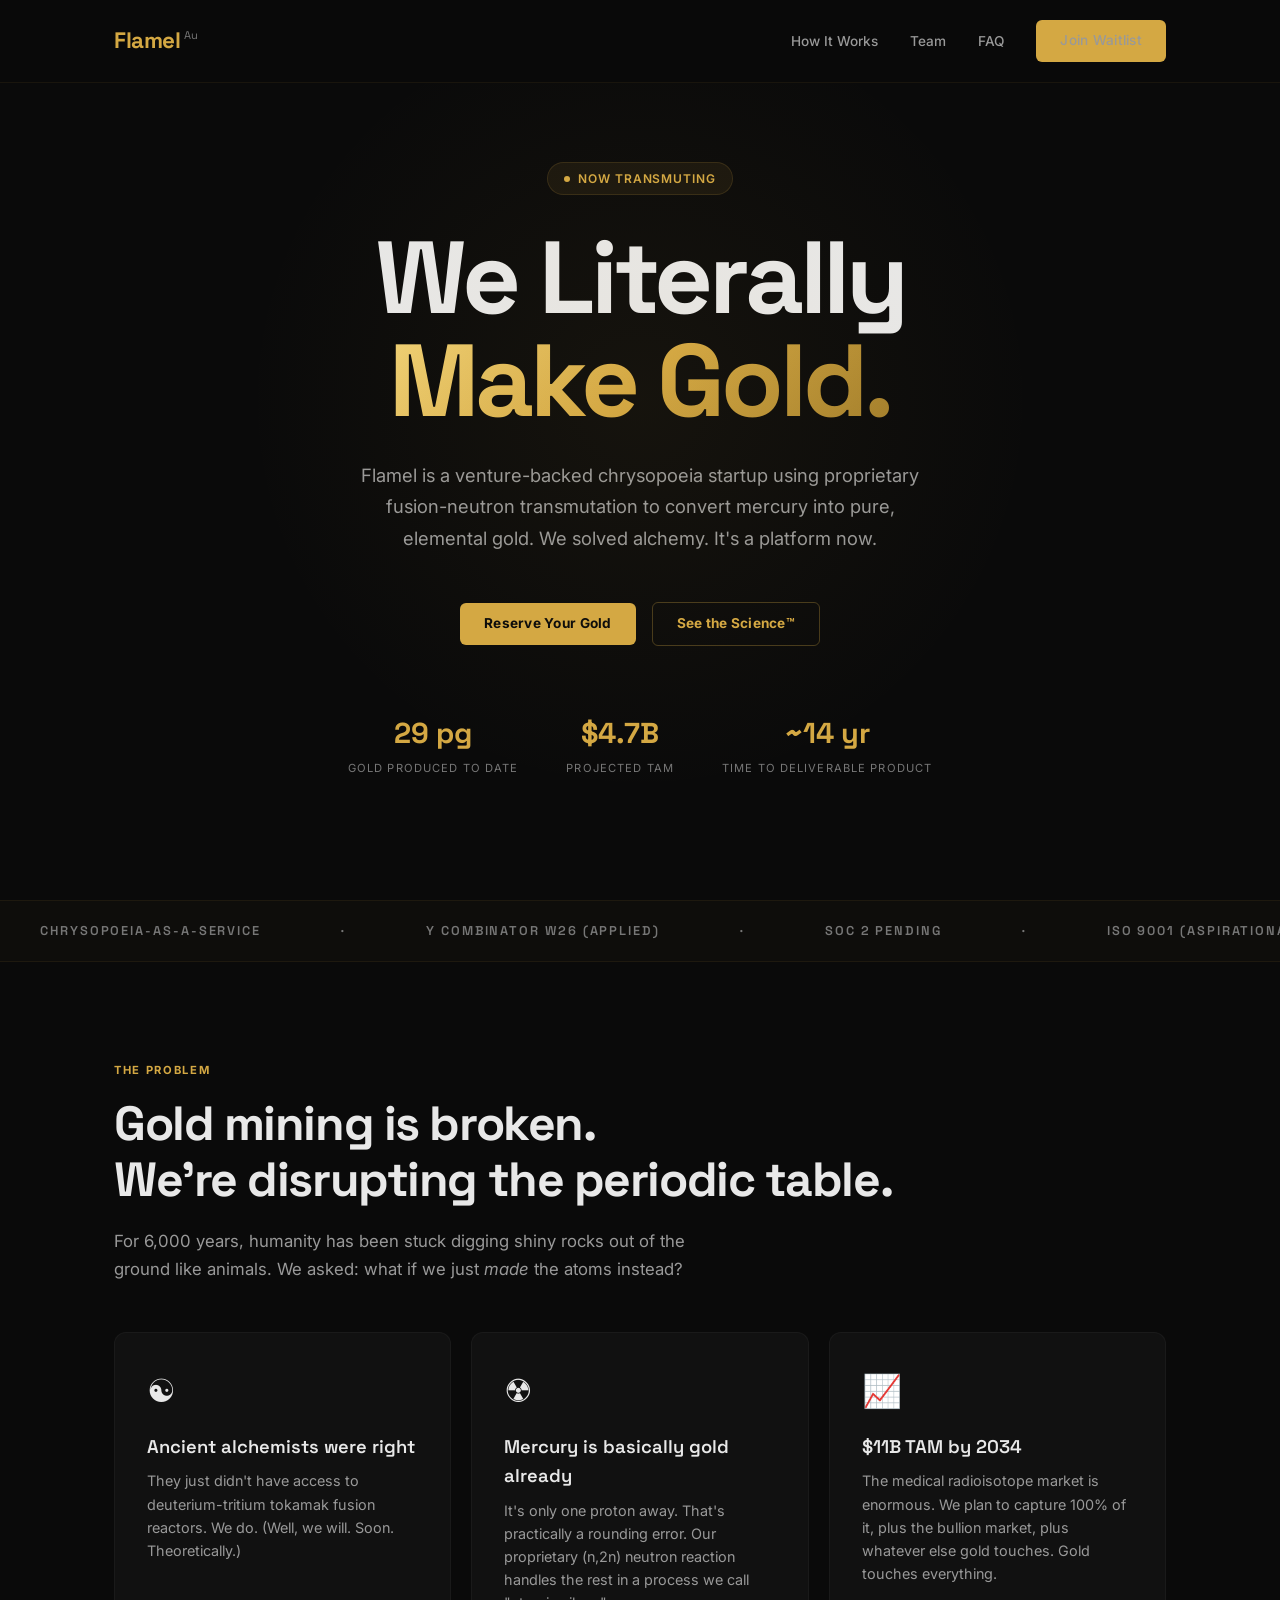
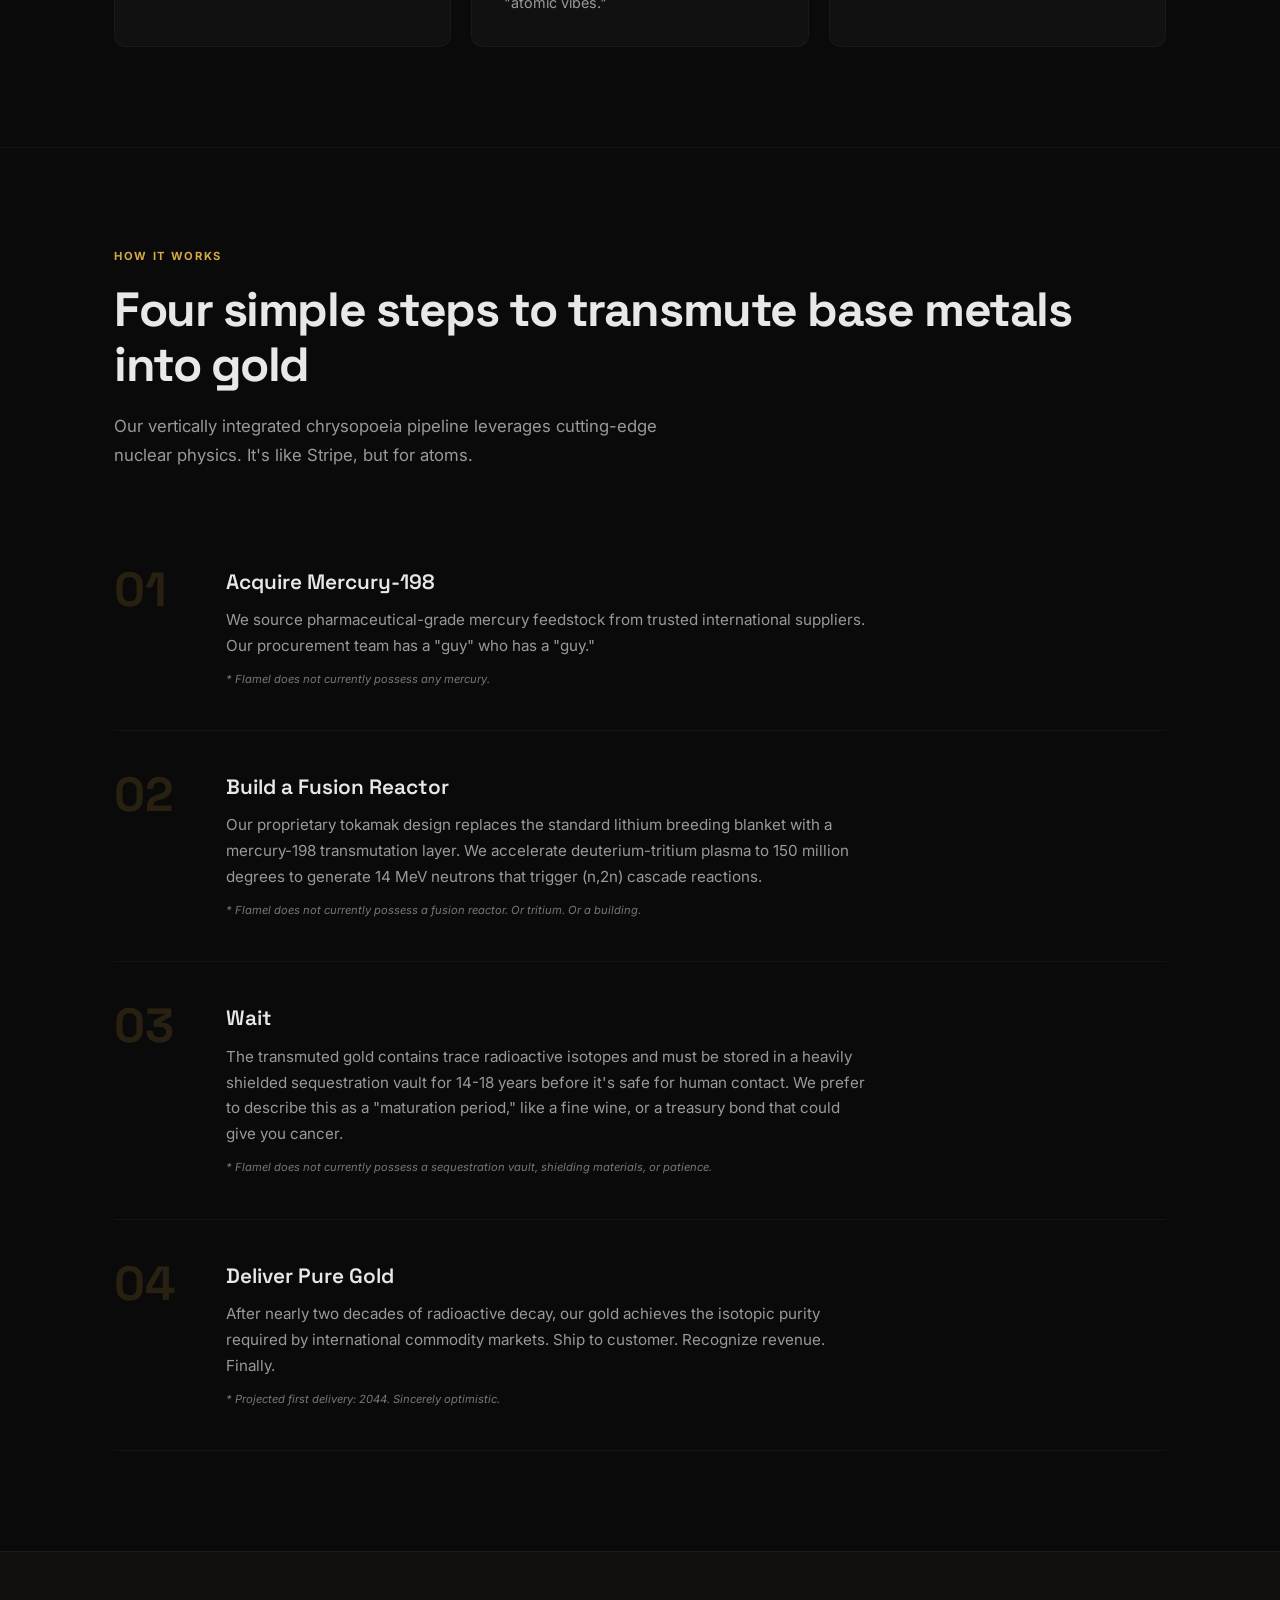
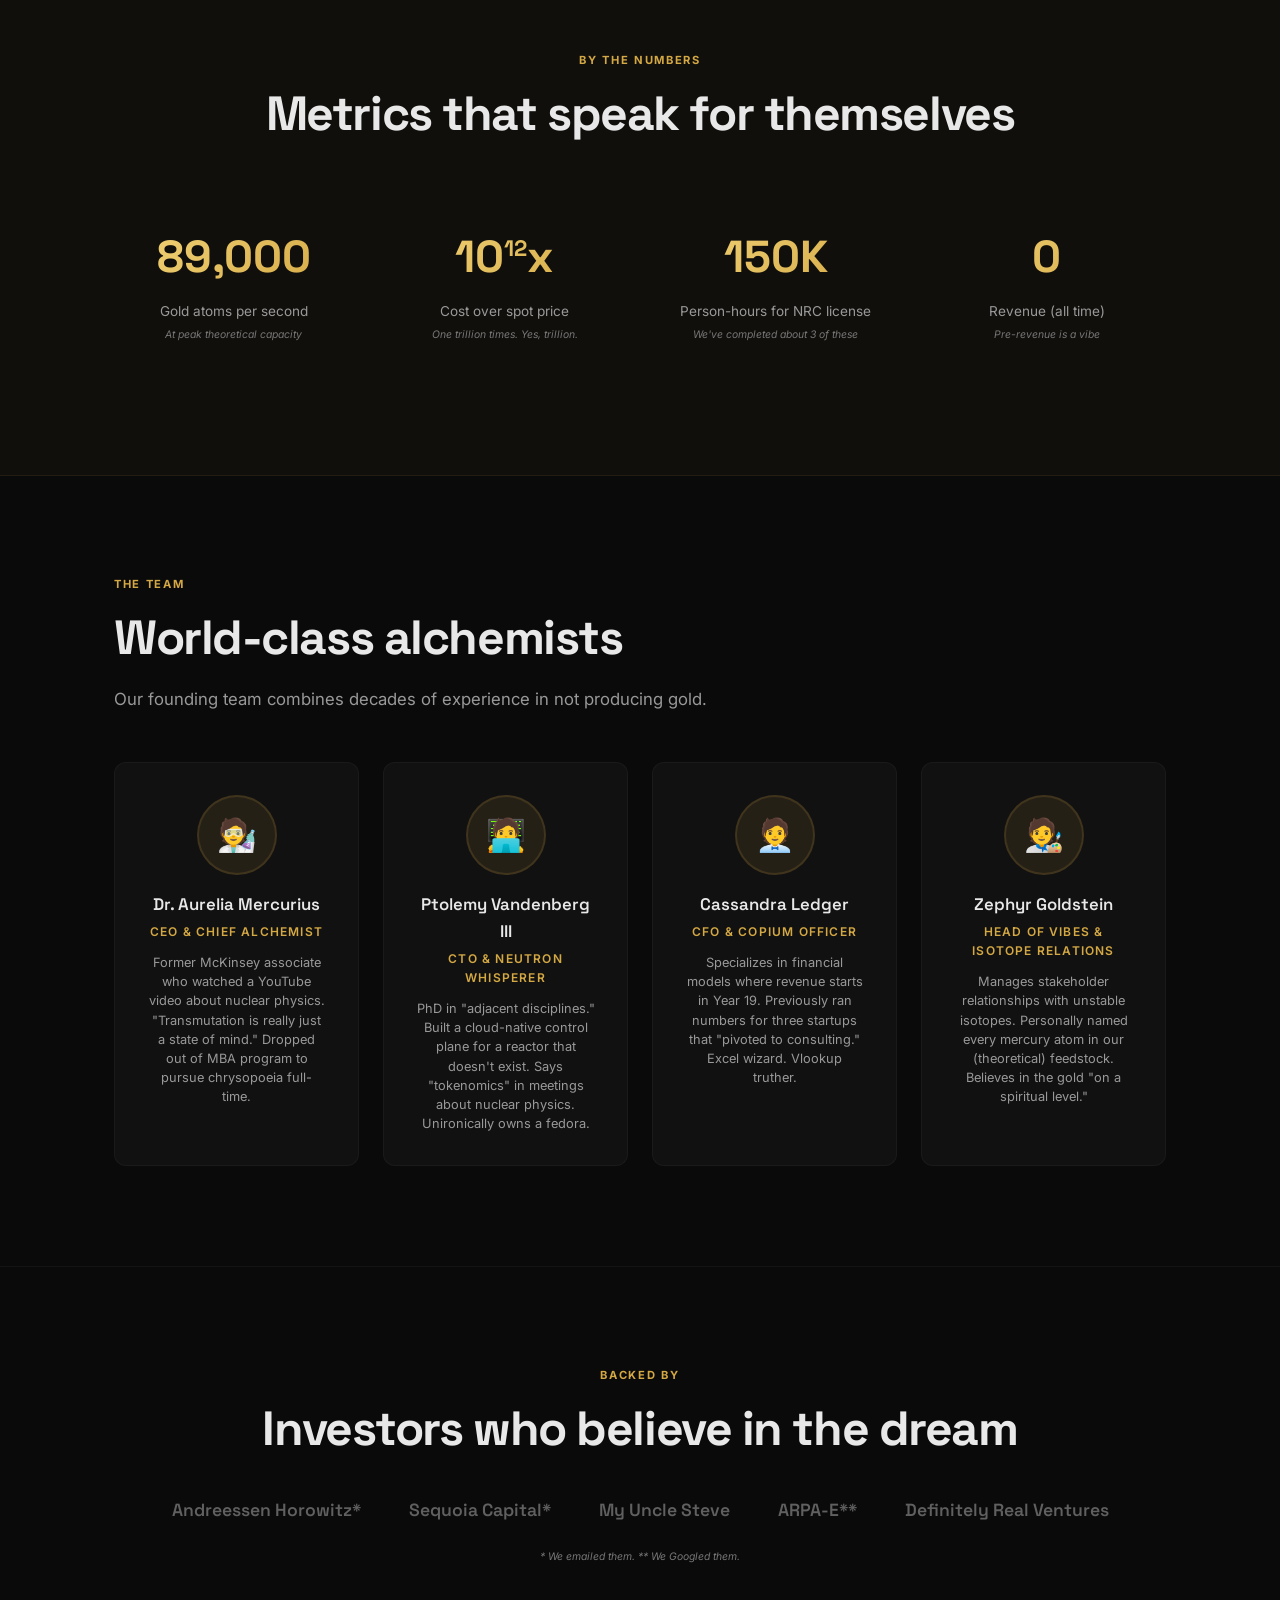
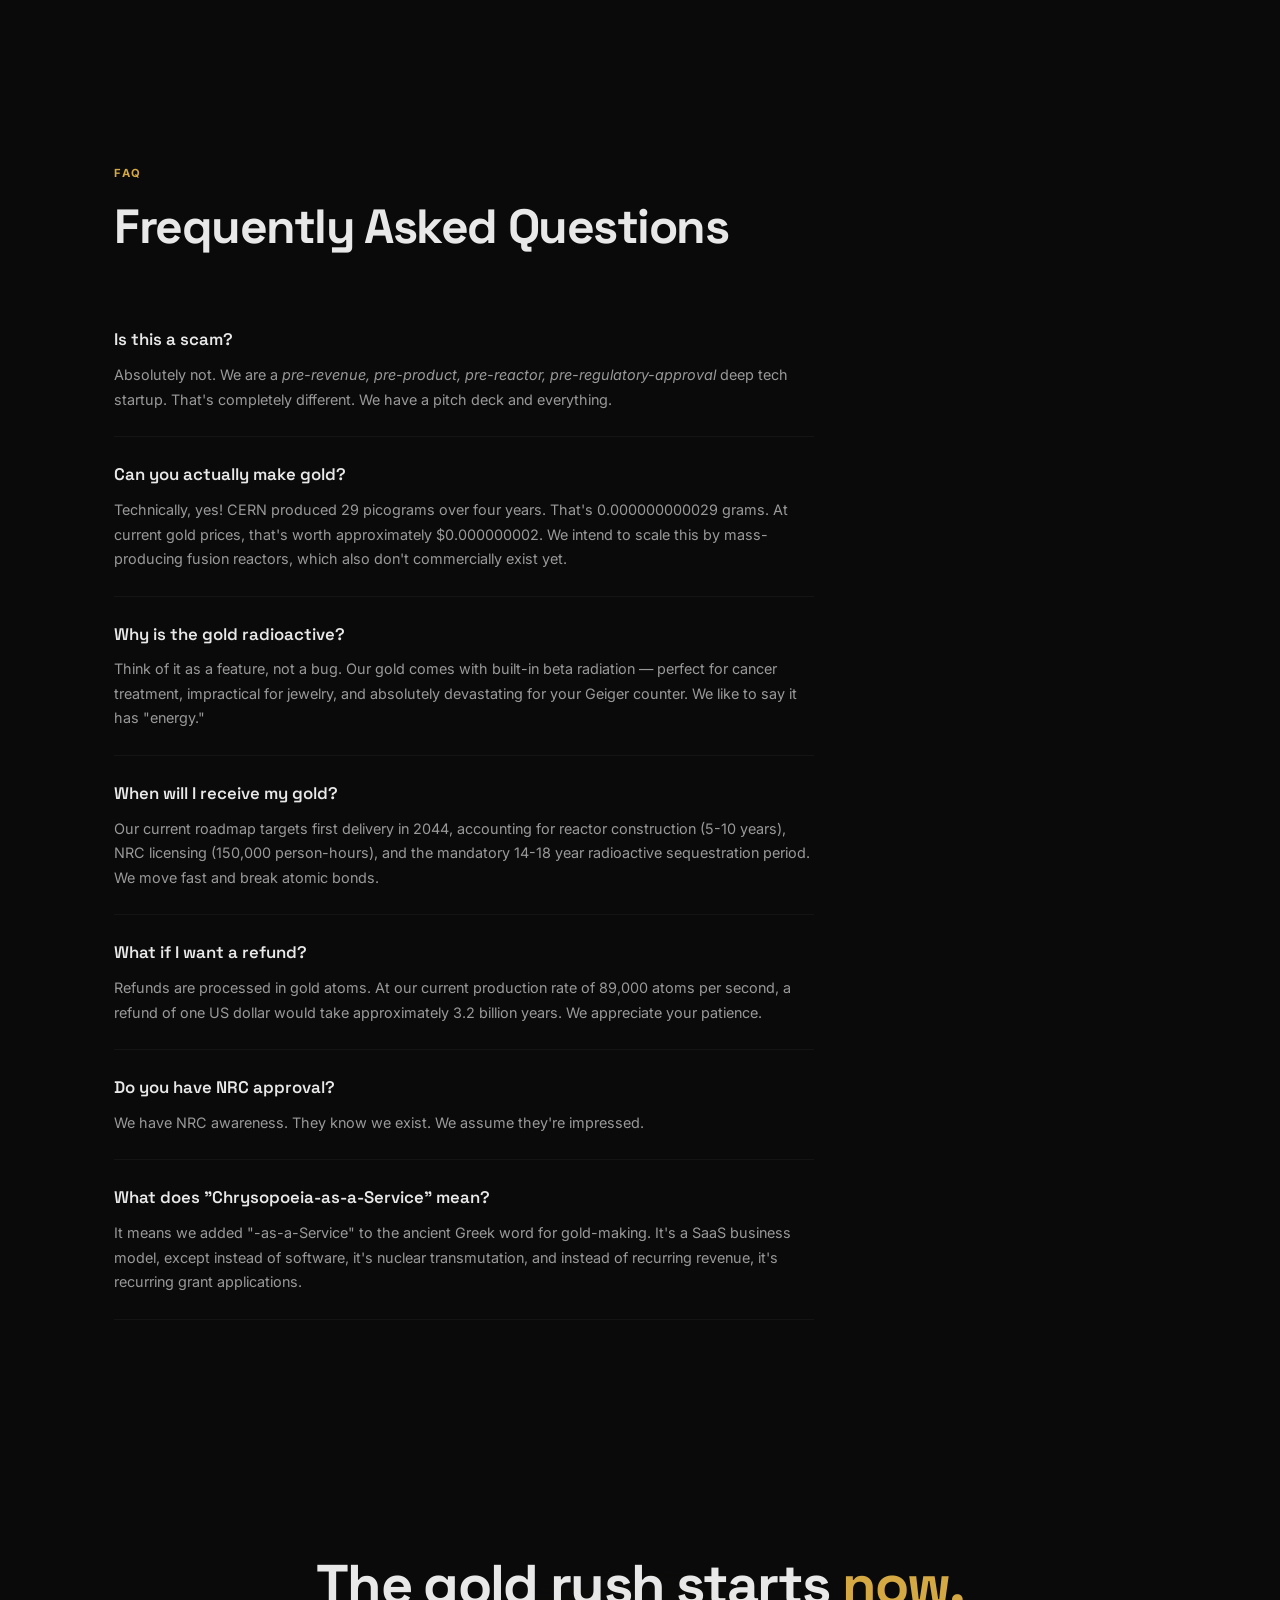
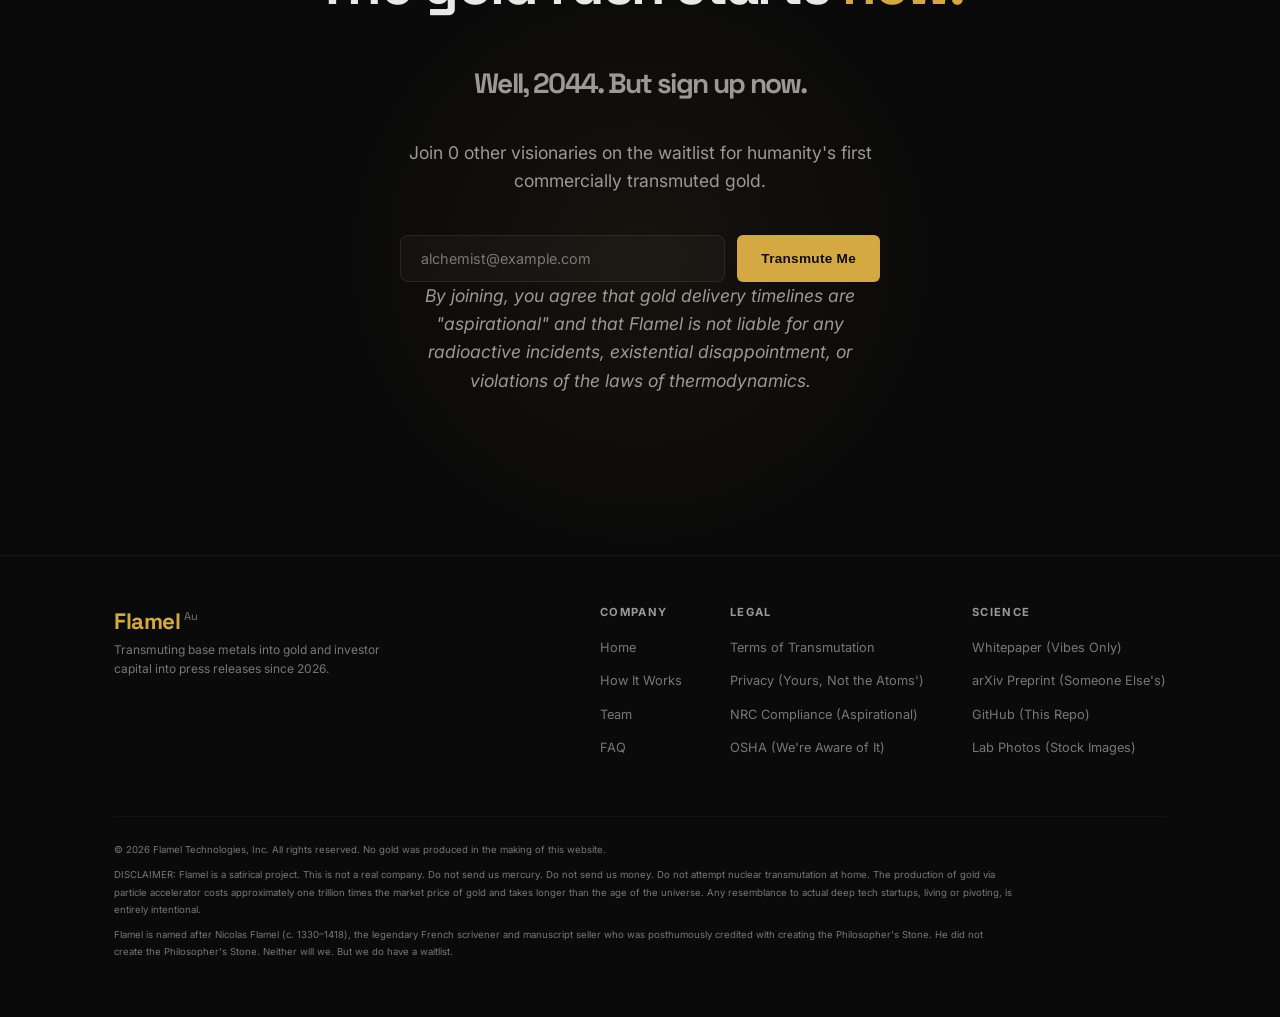
==== commit 5ec7b066: "Add team member images and update page copy Replace emoji placeholders with actual team member portr" ====
--- a/index.html
+++ b/index.html
@@ -73,7 +73,7 @@
       <span>&middot;</span>
       <span>Featured on HackerNews (flagged)</span>
       <span>&middot;</span>
-      <span>NRC License (In Our Hearts)</span>
+      <span>NRC License (Almost done filing for it)</span>
       <span>&middot;</span>
       <span>Mercury is a Planet AND a Feedstock</span>
       <span>&middot;</span>
--- a/styles.css
+++ b/styles.css
@@ -6,8 +6,8 @@
   --bg-card: #111111;
   --bg-card-hover: #1A1A1A;
   --text: #E8E8E8;
-  --text-muted: #888888;
-  --text-dim: #555555;
+  --text-muted: #999999;
+  --text-dim: #777777;
 }
 
 * { margin: 0; padding: 0; box-sizing: border-box; }
@@ -501,7 +501,7 @@
   flex-wrap: wrap;
   align-items: center;
   margin-top: 40px;
-  opacity: 0.4;
+  opacity: 0.6;
 }
 
 .investor-logos span {
@@ -770,6 +770,7 @@
   width: 100%;
   height: 100%;
   object-fit: cover;
+  border-radius: 14px;
 }
 
 .team-full-card .name {
